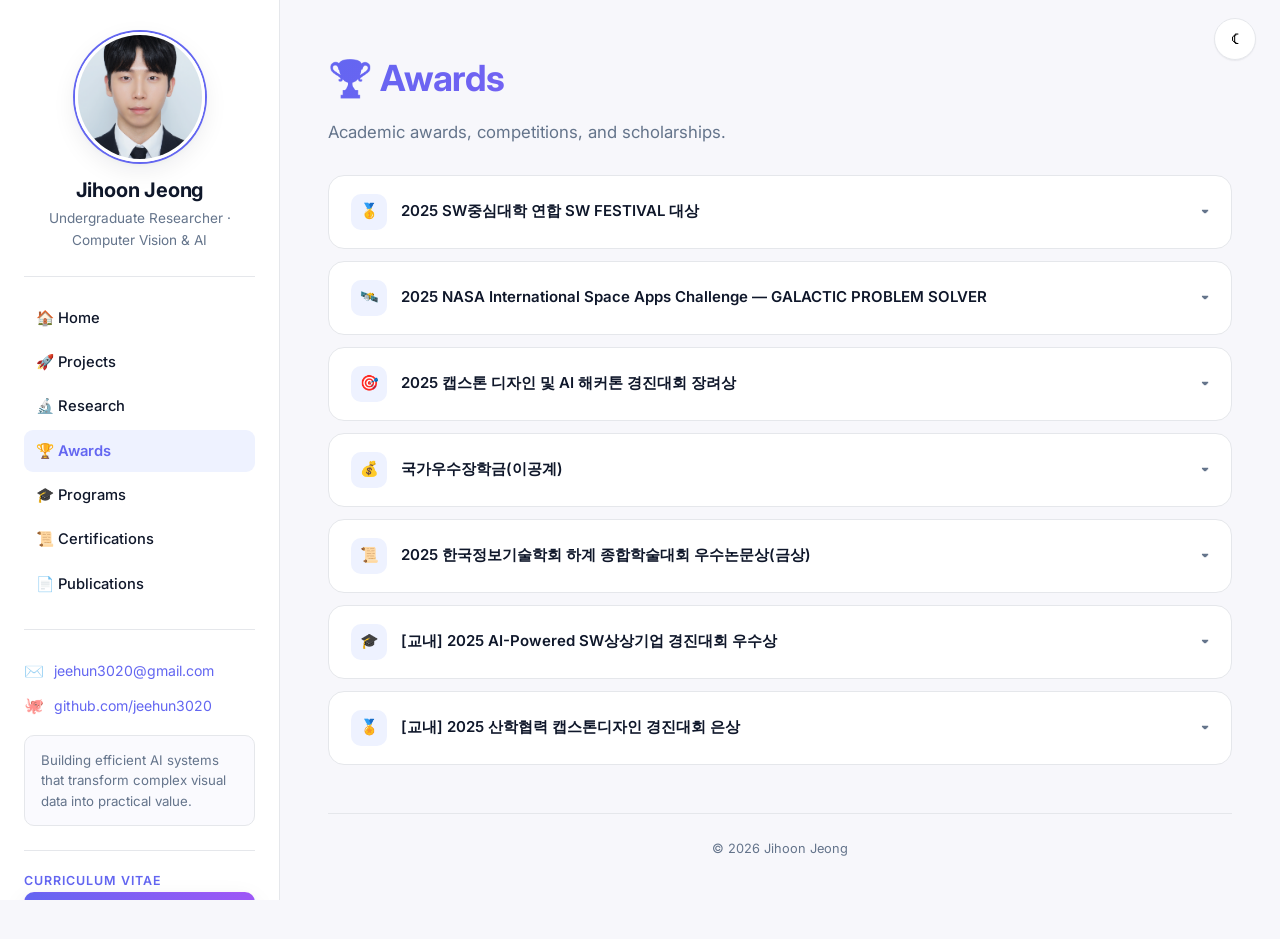
==== awards.html @ bfaa48e5 "Add Research page — experiential, no unpublished details New page (research.html) showcasing the *di" ====
<!DOCTYPE html>
<html lang="ko">
<head>
<meta charset="UTF-8" />
<meta name="viewport" content="width=device-width, initial-scale=1" />
<title>Awards — Jihoon Jeong</title>
<link rel="icon" href="assets/profile.jpg" type="image/jpeg" />
<link rel="preconnect" href="https://fonts.googleapis.com">
<link rel="preconnect" href="https://fonts.gstatic.com" crossorigin>
<link href="https://fonts.googleapis.com/css2?family=Inter:wght@400;500;600;700&display=swap" rel="stylesheet">
<link rel="stylesheet" href="css/styles.css?v=3" />
<style>
  /* Awards-specific accordion */
  .award {
    background: var(--surface);
    border: 1px solid var(--border);
    border-radius: var(--radius);
    margin-bottom: 12px;
    overflow: hidden;
    transition: border-color 0.18s ease, box-shadow 0.18s ease;
  }
  .award:hover {
    border-color: color-mix(in srgb, var(--accent) 30%, var(--border));
    box-shadow: var(--shadow-sm);
  }
  .award summary {
    list-style: none;
    cursor: pointer;
    padding: 18px 22px;
    display: flex;
    align-items: center;
    gap: 14px;
    font-weight: 600;
  }
  .award summary::-webkit-details-marker { display: none; }
  .award summary::after {
    content: "▾";
    margin-left: auto;
    color: var(--text-muted);
    transition: transform 0.2s ease;
  }
  .award[open] summary::after { transform: rotate(180deg); }
  .award .body {
    padding: 0 22px 22px;
  }
  .award .meta {
    color: var(--text-muted);
    font-size: 0.9rem;
    margin: 0 0 12px;
  }
  .award .body img {
    border-radius: var(--radius-sm);
    border: 1px solid var(--border);
    cursor: zoom-in;
    margin-top: 8px;
  }
  .award-icon {
    width: 36px;
    height: 36px;
    display: inline-flex;
    align-items: center;
    justify-content: center;
    border-radius: 10px;
    background: var(--accent-soft);
    color: var(--accent);
    flex-shrink: 0;
  }
</style>
</head>
<body>

<button class="menu-btn" aria-label="Toggle menu">☰</button>
<button class="theme-toggle" aria-label="Toggle theme">☾</button>

<div class="layout">
  <aside class="sidebar">
    <div class="sidebar-profile">
      <img class="profile-img" src="assets/profile.jpg" alt="Jihoon Jeong" />
      <h2 class="profile-name">Jihoon Jeong</h2>
      <p class="profile-role">Undergraduate Researcher · Computer Vision &amp; AI</p>
    </div>
    <nav class="sidebar-section">
      <ul class="sidebar-nav">
        <li><a href="index.html">🏠 Home</a></li>
        <li><a href="projects.html">🚀 Projects</a></li>
        <li><a href="research.html">🔬 Research</a></li>
        <li><a href="awards.html">🏆 Awards</a></li>
        <li><a href="programs.html">🎓 Programs</a></li>
        <li><a href="certifications.html">📜 Certifications</a></li>
        <li><a href="publications.html">📄 Publications</a></li>
      </ul>
    </nav>
    <div class="sidebar-section">
      <div class="contact-item"><span class="icon">✉️</span> <a href="mailto:jeehun3020@gmail.com">jeehun3020@gmail.com</a></div>
      <div class="contact-item"><span class="icon">🐙</span> <a href="https://github.com/jeehun3020" target="_blank" rel="noopener">github.com/jeehun3020</a></div>
      <div class="sidebar-info">Building efficient AI systems that transform complex visual data into practical value.</div>
    </div>
    <div class="sidebar-section">
      <div class="skill-label" style="margin-top:0;">Curriculum Vitae</div>
      <div class="btn-row">
        <a class="btn btn-primary btn-block" href="assets/Jihoon_Jeong_CV.pdf" download>📄 Download CV</a>
      </div>
    </div>
  </aside>

  <main class="main">
    <div class="container">
      <header class="page-header reveal">
        <h1>🏆 Awards</h1>
        <p class="subtitle">Academic awards, competitions, and scholarships.</p>
      </header>

      <details class="award reveal">
        <summary><span class="award-icon">🥇</span> 2025 SW중심대학 연합 SW FESTIVAL 대상</summary>
        <div class="body">
          <p class="meta"><b>SW중심대학연합, Korea</b> · Nov. 2025</p>
          <img src="assets/awards/sw_festival_2025.jpg" alt="SW Festival 2025" />
        </div>
      </details>

      <details class="award reveal">
        <summary><span class="award-icon">🛰️</span> 2025 NASA International Space Apps Challenge — GALACTIC PROBLEM SOLVER</summary>
        <div class="body">
          <p class="meta"><b>NASA, Korea</b> · Oct. 2025</p>
          <img src="assets/awards/nasa_space_apps_2025.png" alt="NASA Space Apps 2025" />
        </div>
      </details>

      <details class="award reveal">
        <summary><span class="award-icon">🎯</span> 2025 캡스톤 디자인 및 AI 해커톤 경진대회 장려상</summary>
        <div class="body">
          <p class="meta"><b>Korea Association of Computer Education, Korea</b> · Oct. 2025</p>
          <img src="assets/awards/capstone_ai_hackathon_2025.png" alt="Capstone AI Hackathon 2025" />
        </div>
      </details>

      <details class="award reveal">
        <summary><span class="award-icon">💰</span> 국가우수장학금(이공계)</summary>
        <div class="body">
          <p class="meta"><b>Ministry of Science and ICT (MSIT), Korea Scholarship Foundation</b> · Oct. 2025</p>
          <p><i>Full tuition scholarship for junior and senior years</i></p>
          <img src="assets/awards/scholarship_msit.jpg" alt="MSIT Scholarship" />
        </div>
      </details>

      <details class="award reveal">
        <summary><span class="award-icon">📜</span> 2025 한국정보기술학회 하계 종합학술대회 우수논문상(금상)</summary>
        <div class="body">
          <p class="meta"><b>Korea Institute of Information Technology, Korea</b> · Jun. 2025</p>
          <img src="assets/awards/kiit_best_paper_2025.png" alt="KIIT Best Paper 2025" />
        </div>
      </details>

      <details class="award reveal">
        <summary><span class="award-icon">🎓</span> [교내] 2025 AI-Powered SW상상기업 경진대회 우수상</summary>
        <div class="body">
          <p class="meta"><b>Kyonggi University</b> · Oct. 2025</p>
          <img src="assets/awards/sw_startup_award_2025.png" alt="SW Startup Award 2025" />
        </div>
      </details>

      <details class="award reveal">
        <summary><span class="award-icon">🏅</span> [교내] 2025 산학협력 캡스톤디자인 경진대회 은상</summary>
        <div class="body">
          <p class="meta"><b>Kyonggi University</b> · Jul. 2025</p>
          <img src="assets/awards/capstone_industry_2025.png" alt="Capstone Industry 2025" />
        </div>
      </details>

      <footer class="footer">© 2026 Jihoon Jeong</footer>
    </div>
  </main>
</div>

<script src="js/main.js?v=3"></script>
<script>
  // make award images zoomable
  document.querySelectorAll('.award .body img').forEach(img => img.dataset.zoom = 'true');
</script>
</body>
</html>
---- css/styles.css ----
/* ==============================
   Design Tokens
   ============================== */
:root {
  --accent: #6366f1;
  --accent-2: #a855f7;
  --accent-soft: #eef2ff;
  --bg: #f7f7fb;
  --surface: #ffffff;
  --surface-2: #fafafe;
  --border: #e5e7eb;
  --text: #0f172a;
  --text-muted: #64748b;
  --tag-bg: #eef2ff;
  --tag-text: #3730a3;
  --shadow-sm: 0 1px 2px rgba(15, 23, 42, 0.04), 0 1px 1px rgba(15, 23, 42, 0.03);
  --shadow-md: 0 8px 24px rgba(15, 23, 42, 0.08), 0 2px 6px rgba(15, 23, 42, 0.04);
  --shadow-lg: 0 24px 48px rgba(15, 23, 42, 0.12);
  --radius: 16px;
  --radius-sm: 10px;
  --sidebar-w: 280px;
  --content-max: 1100px;
}

[data-theme="dark"] {
  --accent: #818cf8;
  --accent-2: #c084fc;
  --accent-soft: #1e1b4b;
  --bg: #0b0d12;
  --surface: #131720;
  --surface-2: #181d27;
  --border: #2a3142;
  --text: #e6e9ef;
  --text-muted: #94a3b8;
  --tag-bg: #312e81;
  --tag-text: #c7d2fe;
  --shadow-sm: 0 1px 2px rgba(0, 0, 0, 0.3);
  --shadow-md: 0 8px 24px rgba(0, 0, 0, 0.4), 0 2px 6px rgba(0, 0, 0, 0.2);
  --shadow-lg: 0 24px 48px rgba(0, 0, 0, 0.5);
}

@media (prefers-color-scheme: dark) {
  :root:not([data-theme="light"]) {
    --accent: #818cf8;
    --accent-2: #c084fc;
    --accent-soft: #1e1b4b;
    --bg: #0b0d12;
    --surface: #131720;
    --surface-2: #181d27;
    --border: #2a3142;
    --text: #e6e9ef;
    --text-muted: #94a3b8;
    --tag-bg: #312e81;
    --tag-text: #c7d2fe;
    --shadow-sm: 0 1px 2px rgba(0, 0, 0, 0.3);
    --shadow-md: 0 8px 24px rgba(0, 0, 0, 0.4), 0 2px 6px rgba(0, 0, 0, 0.2);
    --shadow-lg: 0 24px 48px rgba(0, 0, 0, 0.5);
  }
}

/* ==============================
   Reset & Base
   ============================== */
*, *::before, *::after { box-sizing: border-box; }

html { scroll-behavior: smooth; }

body {
  margin: 0;
  font-family: 'Inter', -apple-system, BlinkMacSystemFont, 'Segoe UI', 'Pretendard',
               'Apple SD Gothic Neo', sans-serif;
  font-size: 15px;
  line-height: 1.65;
  color: var(--text);
  background: var(--bg);
  -webkit-font-smoothing: antialiased;
  text-rendering: optimizeLegibility;
}

a { color: var(--accent); text-decoration: none; transition: color 0.15s ease; }
a:hover { color: var(--accent-2); }

h1, h2, h3, h4 {
  margin: 0 0 0.5em;
  font-weight: 700;
  letter-spacing: -0.01em;
  line-height: 1.25;
}
h1 { font-size: 2rem; }
h2 { font-size: 1.5rem; }
h3 { font-size: 1.15rem; }

p { margin: 0 0 1em; }

img { max-width: 100%; height: auto; display: block; }

::selection { background: var(--accent); color: white; }

/* ==============================
   Layout
   ============================== */
.layout {
  display: flex;
  min-height: 100vh;
}

.sidebar {
  position: fixed;
  inset: 0 auto 0 0;
  width: var(--sidebar-w);
  padding: 32px 24px;
  background: var(--surface);
  border-right: 1px solid var(--border);
  overflow-y: auto;
  z-index: 50;
  transition: transform 0.25s ease;
}

.main {
  margin-left: var(--sidebar-w);
  flex: 1;
  padding: 56px 48px 80px;
  width: calc(100% - var(--sidebar-w));
}

.container {
  max-width: var(--content-max);
  margin: 0 auto;
}

/* ==============================
   Sidebar
   ============================== */
.sidebar-profile {
  text-align: center;
  margin-bottom: 24px;
}

.profile-img {
  width: 130px;
  height: 130px;
  border-radius: 50%;
  margin: 0 auto 16px;
  object-fit: cover;
  border: 3px solid var(--surface);
  box-shadow: 0 0 0 2px var(--accent), var(--shadow-md);
}

.profile-name {
  font-size: 1.25rem;
  font-weight: 700;
  margin: 0 0 4px;
}

.profile-role {
  font-size: 0.85rem;
  color: var(--text-muted);
  margin: 0;
}

.sidebar-section {
  margin-top: 24px;
  padding-top: 20px;
  border-top: 1px solid var(--border);
}

.contact-item {
  display: flex;
  align-items: center;
  gap: 10px;
  font-size: 0.88rem;
  margin: 8px 0;
  color: var(--text);
}
.contact-item .icon { font-size: 1rem; opacity: 0.7; }
.contact-item a { word-break: break-all; }

.sidebar-info {
  background: var(--surface-2);
  border: 1px solid var(--border);
  border-radius: var(--radius-sm);
  padding: 14px 16px;
  font-size: 0.83rem;
  color: var(--text-muted);
  line-height: 1.55;
  margin: 16px 0;
}

.sidebar-nav {
  list-style: none;
  padding: 0;
  margin: 0 0 16px;
  display: flex;
  flex-direction: column;
  gap: 2px;
}

.sidebar-nav a {
  display: flex;
  align-items: center;
  gap: 10px;
  padding: 9px 12px;
  border-radius: 9px;
  color: var(--text);
  font-size: 0.92rem;
  font-weight: 500;
  transition: all 0.15s ease;
}
.sidebar-nav a:hover {
  background: var(--surface-2);
  color: var(--accent);
}
.sidebar-nav a.active {
  background: var(--accent-soft);
  color: var(--accent);
  font-weight: 600;
}

.btn {
  display: inline-flex;
  align-items: center;
  justify-content: center;
  gap: 8px;
  padding: 10px 18px;
  border: 1px solid var(--border);
  border-radius: var(--radius-sm);
  background: var(--surface);
  color: var(--text);
  font-family: inherit;
  font-size: 0.9rem;
  font-weight: 500;
  cursor: pointer;
  text-decoration: none;
  transition: all 0.15s ease;
}
.btn:hover {
  border-color: var(--accent);
  color: var(--accent);
  transform: translateY(-1px);
}

.btn-primary {
  background: linear-gradient(135deg, var(--accent), var(--accent-2));
  color: white;
  border-color: transparent;
  box-shadow: var(--shadow-md);
}
.btn-primary:hover {
  color: white;
  filter: brightness(1.05);
  transform: translateY(-1px);
  box-shadow: var(--shadow-lg);
}

.btn-block { width: 100%; }

.btn-row { display: flex; gap: 8px; flex-wrap: wrap; }

/* ==============================
   Hero / Page header
   ============================== */
.page-header {
  margin-bottom: 28px;
}
.page-header h1 {
  font-size: 2.25rem;
  background: linear-gradient(135deg, var(--accent), var(--accent-2));
  -webkit-background-clip: text;
  -webkit-text-fill-color: transparent;
  background-clip: text;
}
.page-header .subtitle {
  color: var(--text-muted);
  font-size: 1.05rem;
}

.hero {
  position: relative;
  padding: 36px 32px;
  border-radius: var(--radius);
  background:
    radial-gradient(120% 100% at 0% 0%, var(--accent-soft), transparent 60%),
    radial-gradient(80% 80% at 100% 100%, color-mix(in srgb, var(--accent-2) 18%, transparent), transparent 60%),
    var(--surface);
  border: 1px solid var(--border);
  margin-bottom: 28px;
  overflow: hidden;
}
.hero::after {
  content: "";
  position: absolute;
  inset: -2px;
  background: linear-gradient(135deg, var(--accent), var(--accent-2));
  opacity: 0.08;
  z-index: 0;
  pointer-events: none;
}
.hero > * { position: relative; z-index: 1; }
.hero .eyebrow {
  display: inline-block;
  font-size: 0.75rem;
  font-weight: 600;
  text-transform: uppercase;
  letter-spacing: 0.08em;
  color: var(--accent);
  margin-bottom: 8px;
}
.hero h2 {
  font-size: 1.6rem;
  margin: 0 0 6px;
}
.hero p { margin: 0; color: var(--text-muted); }

/* ==============================
   Cards
   ============================== */
.card {
  background: var(--surface);
  border: 1px solid var(--border);
  border-radius: var(--radius);
  padding: 22px;
  transition: transform 0.18s ease, box-shadow 0.18s ease, border-color 0.18s ease;
  box-shadow: var(--shadow-sm);
}
.card:hover {
  transform: translateY(-3px);
  box-shadow: var(--shadow-md);
  border-color: color-mix(in srgb, var(--accent) 30%, var(--border));
}

.card h3 {
  margin-top: 0;
  display: flex;
  align-items: center;
  gap: 8px;
}
.card .meta {
  color: var(--text-muted);
  font-size: 0.88rem;
  margin-bottom: 12px;
}
.card .body { color: var(--text); }

.card-grid {
  display: grid;
  grid-template-columns: repeat(auto-fit, minmax(280px, 1fr));
  gap: 18px;
}

.card-clickable {
  cursor: pointer;
  position: relative;
}
.card-clickable::after {
  content: "→";
  position: absolute;
  top: 22px;
  right: 22px;
  color: var(--accent);
  opacity: 0;
  transform: translateX(-4px);
  transition: all 0.2s ease;
  font-weight: 600;
}
.card-clickable:hover::after {
  opacity: 1;
  transform: translateX(0);
}

/* Tag chips */
.tag-row {
  display: flex;
  flex-wrap: wrap;
  gap: 8px;
  margin-top: 12px;
}
.tag {
  padding: 5px 12px;
  border-radius: 999px;
  background: var(--tag-bg);
  color: var(--tag-text);
  font-size: 0.82rem;
  font-weight: 500;
  white-space: nowrap;
}

/* Section divider */
.section { margin: 40px 0; }
.section h2 {
  font-size: 1.4rem;
  margin-bottom: 18px;
  display: flex;
  align-items: center;
  gap: 8px;
}

/* Two-column inside main */
.col-2 {
  display: grid;
  grid-template-columns: repeat(auto-fit, minmax(260px, 1fr));
  gap: 22px;
}

.skill-list {
  margin: 0;
  padding: 0;
  list-style: none;
}
.skill-list li {
  margin: 4px 0;
  font-size: 0.95rem;
}
.skill-label {
  font-weight: 600;
  color: var(--accent);
  display: block;
  margin-top: 12px;
  font-size: 0.78rem;
  text-transform: uppercase;
  letter-spacing: 0.08em;
}

/* ==============================
   Footer
   ============================== */
.footer {
  margin-top: 48px;
  padding-top: 24px;
  border-top: 1px solid var(--border);
  text-align: center;
  font-size: 0.8rem;
  color: var(--text-muted);
}

/* ==============================
   Modal
   ============================== */
.modal-backdrop {
  position: fixed;
  inset: 0;
  background: rgba(15, 23, 42, 0.55);
  backdrop-filter: blur(6px);
  -webkit-backdrop-filter: blur(6px);
  display: none;
  align-items: flex-start;
  justify-content: center;
  z-index: 100;
  padding: 60px 16px;
  overflow-y: auto;
  animation: fadeIn 0.18s ease;
}
.modal-backdrop.open { display: flex; }

.modal {
  background: var(--surface);
  border: 1px solid var(--border);
  border-radius: 20px;
  width: 100%;
  max-width: 880px;
  padding: 36px;
  box-shadow: var(--shadow-lg);
  animation: slideUp 0.22s ease;
  position: relative;
}

.modal-close {
  position: absolute;
  top: 16px;
  right: 16px;
  width: 36px;
  height: 36px;
  border-radius: 50%;
  border: 1px solid var(--border);
  background: var(--surface);
  color: var(--text);
  cursor: pointer;
  font-size: 1.05rem;
  line-height: 1;
  display: flex;
  align-items: center;
  justify-content: center;
  transition: all 0.15s ease;
}
.modal-close:hover {
  border-color: var(--accent);
  color: var(--accent);
  transform: rotate(90deg);
}

.modal h2 {
  margin-top: 0;
  font-size: 1.5rem;
  padding-right: 40px;
}

.modal .gallery {
  display: grid;
  grid-template-columns: repeat(auto-fit, minmax(220px, 1fr));
  gap: 12px;
  margin: 18px 0;
}
.modal .gallery img {
  width: 100%;
  height: 100%;
  object-fit: cover;
  aspect-ratio: 4 / 3;
  border-radius: var(--radius-sm);
  border: 1px solid var(--border);
  cursor: zoom-in;
  transition: transform 0.18s ease;
}
.modal .gallery img:hover { transform: scale(1.02); }

.modal .video-wrap {
  position: relative;
  padding-bottom: 56.25%;
  height: 0;
  border-radius: var(--radius-sm);
  overflow: hidden;
  margin: 18px 0;
  border: 1px solid var(--border);
}
.modal .video-wrap iframe {
  position: absolute;
  inset: 0;
  width: 100%;
  height: 100%;
  border: 0;
}

.modal .meta-line {
  display: flex;
  gap: 16px;
  flex-wrap: wrap;
  color: var(--text-muted);
  font-size: 0.92rem;
  margin-top: 14px;
}

@keyframes fadeIn { from { opacity: 0; } to { opacity: 1; } }
@keyframes slideUp {
  from { opacity: 0; transform: translateY(12px); }
  to   { opacity: 1; transform: translateY(0); }
}

/* Lightbox */
.lightbox {
  position: fixed;
  inset: 0;
  background: rgba(0, 0, 0, 0.92);
  display: none;
  align-items: center;
  justify-content: center;
  z-index: 200;
  padding: 24px;
  cursor: zoom-out;
}
.lightbox.open { display: flex; }
.lightbox img {
  max-width: 96vw;
  max-height: 92vh;
  border-radius: 8px;
  box-shadow: var(--shadow-lg);
}

/* ==============================
   Theme toggle
   ============================== */
.theme-toggle {
  position: fixed;
  top: 18px;
  right: 24px;
  width: 42px;
  height: 42px;
  border-radius: 50%;
  border: 1px solid var(--border);
  background: var(--surface);
  cursor: pointer;
  font-size: 1.05rem;
  display: flex;
  align-items: center;
  justify-content: center;
  transition: all 0.18s ease;
  z-index: 60;
  box-shadow: var(--shadow-sm);
}
.theme-toggle:hover {
  border-color: var(--accent);
  color: var(--accent);
  transform: rotate(15deg);
}

/* Mobile menu button */
.menu-btn {
  display: none;
  position: fixed;
  top: 18px;
  left: 18px;
  width: 42px;
  height: 42px;
  border-radius: 10px;
  border: 1px solid var(--border);
  background: var(--surface);
  cursor: pointer;
  z-index: 60;
  font-size: 1.2rem;
  align-items: center;
  justify-content: center;
}

/* ==============================
   Responsive
   ============================== */
@media (max-width: 960px) {
  :root { --sidebar-w: 260px; }
  .main { padding: 56px 32px 80px; }
}

@media (max-width: 768px) {
  .menu-btn { display: flex; }
  .sidebar {
    transform: translateX(-100%);
    box-shadow: var(--shadow-lg);
  }
  .sidebar.open { transform: translateX(0); }
  .main {
    margin-left: 0;
    width: 100%;
    padding: 72px 20px 60px;
  }
  .hero { padding: 28px 22px; }
  .modal { padding: 28px 22px; }
  .page-header h1 { font-size: 1.75rem; }
}

/* Reveal-on-scroll */
.reveal {
  opacity: 0;
  transform: translateY(16px);
  transition: opacity 0.6s ease, transform 0.6s ease;
}
.reveal.in {
  opacity: 1;
  transform: translateY(0);
}

/* ==============================
   Interactive Hero (Home only)
   ============================== */
.hero-xl {
  position: relative;
  border-radius: 24px;
  padding: 80px 56px 72px;
  min-height: 460px;
  overflow: hidden;
  background: var(--surface);
  border: 1px solid var(--border);
  isolation: isolate;
}

/* Floating gradient orbs */
.hero-xl::before,
.hero-xl::after {
  content: "";
  position: absolute;
  width: 420px;
  height: 420px;
  border-radius: 50%;
  filter: blur(80px);
  opacity: 0.55;
  z-index: -1;
  pointer-events: none;
  animation: orbFloat 12s ease-in-out infinite;
}
.hero-xl::before {
  background: radial-gradient(circle, var(--accent) 0%, transparent 65%);
  top: -120px;
  left: -80px;
}
.hero-xl::after {
  background: radial-gradient(circle, var(--accent-2) 0%, transparent 65%);
  bottom: -140px;
  right: -100px;
  animation-delay: -6s;
}
[data-theme="dark"] .hero-xl::before,
[data-theme="dark"] .hero-xl::after {
  opacity: 0.45;
}

@keyframes orbFloat {
  0%, 100% { transform: translate(0, 0) scale(1); }
  33%      { transform: translate(40px, -30px) scale(1.06); }
  66%      { transform: translate(-30px, 24px) scale(0.96); }
}

/* Mouse-tracking spotlight */
.hero-xl .spotlight {
  position: absolute;
  inset: 0;
  pointer-events: none;
  z-index: -1;
  background: radial-gradient(
    420px circle at var(--mx, 50%) var(--my, 30%),
    color-mix(in srgb, var(--accent) 24%, transparent),
    transparent 60%
  );
  transition: opacity 0.3s ease;
  opacity: 0;
}
.hero-xl:hover .spotlight { opacity: 1; }

.hero-eyebrow {
  display: inline-flex;
  align-items: center;
  gap: 8px;
  font-size: 0.78rem;
  font-weight: 600;
  text-transform: uppercase;
  letter-spacing: 0.12em;
  color: var(--accent);
  margin-bottom: 18px;
  padding: 6px 14px;
  background: var(--accent-soft);
  border-radius: 999px;
}
.hero-eyebrow .pulse {
  width: 8px;
  height: 8px;
  border-radius: 50%;
  background: var(--accent);
  position: relative;
}
.hero-eyebrow .pulse::after {
  content: "";
  position: absolute;
  inset: 0;
  border-radius: 50%;
  background: inherit;
  animation: pulseRing 2s ease-out infinite;
}
@keyframes pulseRing {
  0%   { transform: scale(1); opacity: 0.7; }
  100% { transform: scale(3); opacity: 0; }
}

.hero-name {
  font-size: clamp(2.4rem, 5vw, 3.8rem);
  font-weight: 800;
  margin: 0 0 12px;
  line-height: 1.05;
  letter-spacing: -0.02em;
}
.hero-name .grad {
  background: linear-gradient(135deg, var(--accent), var(--accent-2));
  -webkit-background-clip: text;
  -webkit-text-fill-color: transparent;
  background-clip: text;
}

.hero-roles {
  font-size: clamp(1.15rem, 2vw, 1.5rem);
  color: var(--text-muted);
  margin: 0 0 18px;
  min-height: 1.6em;
  font-weight: 500;
}
.hero-roles .typed {
  color: var(--text);
  font-weight: 600;
  border-right: 2px solid var(--accent);
  padding-right: 2px;
  animation: caret 1s step-end infinite;
}
@keyframes caret {
  50% { border-color: transparent; }
}

.hero-bio {
  max-width: 640px;
  font-size: 1.02rem;
  color: var(--text-muted);
  margin: 0 0 28px;
  line-height: 1.7;
}

.hero-cta {
  display: flex;
  gap: 12px;
  flex-wrap: wrap;
}

.scroll-hint {
  position: absolute;
  bottom: 22px;
  left: 50%;
  transform: translateX(-50%);
  display: flex;
  flex-direction: column;
  align-items: center;
  gap: 6px;
  color: var(--text-muted);
  font-size: 0.78rem;
  letter-spacing: 0.08em;
  text-transform: uppercase;
  opacity: 0.7;
}
.scroll-hint .arrow {
  width: 1px;
  height: 28px;
  background: linear-gradient(to bottom, var(--accent), transparent);
  position: relative;
  animation: scrollDown 1.6s ease-in-out infinite;
}
@keyframes scrollDown {
  0%   { transform: translateY(-6px); opacity: 0; }
  40%  { opacity: 1; }
  100% { transform: translateY(8px); opacity: 0; }
}

/* ==============================
   Stats / counters
   ============================== */
.stats {
  display: grid;
  grid-template-columns: repeat(auto-fit, minmax(160px, 1fr));
  gap: 16px;
  margin-top: 24px;
}
.stat {
  background: var(--surface);
  border: 1px solid var(--border);
  border-radius: var(--radius);
  padding: 22px;
  text-align: center;
  transition: transform 0.18s ease, border-color 0.18s ease;
}
.stat:hover {
  transform: translateY(-2px);
  border-color: color-mix(in srgb, var(--accent) 40%, var(--border));
}
.stat-value {
  font-size: 2rem;
  font-weight: 800;
  background: linear-gradient(135deg, var(--accent), var(--accent-2));
  -webkit-background-clip: text;
  -webkit-text-fill-color: transparent;
  background-clip: text;
  letter-spacing: -0.02em;
  line-height: 1.1;
}
.stat-label {
  font-size: 0.82rem;
  color: var(--text-muted);
  margin-top: 6px;
  font-weight: 500;
  text-transform: uppercase;
  letter-spacing: 0.06em;
}

/* ==============================
   Tilt cards
   ============================== */
.tilt {
  transition: transform 0.18s ease, box-shadow 0.18s ease;
  transform-style: preserve-3d;
  will-change: transform;
}

/* ==============================
   Skill chips with shimmer hover
   ============================== */
.tag.shimmer {
  position: relative;
  overflow: hidden;
  transition: transform 0.18s ease;
}
.tag.shimmer:hover { transform: translateY(-2px); }
.tag.shimmer::after {
  content: "";
  position: absolute;
  inset: 0;
  background: linear-gradient(
    100deg,
    transparent 30%,
    rgba(255, 255, 255, 0.55) 50%,
    transparent 70%
  );
  transform: translateX(-120%);
  transition: transform 0.7s ease;
}
.tag.shimmer:hover::after { transform: translateX(120%); }
[data-theme="dark"] .tag.shimmer::after {
  background: linear-gradient(
    100deg,
    transparent 30%,
    rgba(255, 255, 255, 0.12) 50%,
    transparent 70%
  );
}

@media (max-width: 768px) {
  .hero-xl { padding: 56px 28px 56px; min-height: 380px; }
  .scroll-hint { display: none; }
}

/* ==============================
   Scroll progress bar (all pages)
   ============================== */
.scroll-progress {
  position: fixed;
  top: 0; left: 0;
  height: 3px;
  width: 0;
  background: linear-gradient(90deg, var(--accent), var(--accent-2));
  z-index: 200;
  pointer-events: none;
  transition: width 0.08s linear;
  box-shadow: 0 0 12px rgba(99, 102, 241, 0.55);
  border-bottom-right-radius: 2px;
}

/* ==============================
   Hero name — flowing gradient
   ============================== */
.hero-name .grad {
  background: linear-gradient(
    90deg,
    var(--accent) 0%,
    var(--accent-2) 25%,
    #f472b6 50%,
    var(--accent-2) 75%,
    var(--accent) 100%
  );
  background-size: 200% auto;
  -webkit-background-clip: text;
  background-clip: text;
  -webkit-text-fill-color: transparent;
  animation: nameGradient 6s linear infinite;
}
@keyframes nameGradient {
  0%   { background-position: 0% 50%; }
  100% { background-position: 200% 50%; }
}

/* ==============================
   Magnetic buttons
   ============================== */
[data-magnetic] {
  transition: transform 0.18s cubic-bezier(0.2, 0.7, 0.2, 1.2),
              box-shadow 0.18s ease,
              border-color 0.18s ease,
              color 0.18s ease;
  will-change: transform;
}

/* ==============================
   Sidebar profile pulse aura
   ============================== */
.profile-img {
  animation: avatarPulse 3.4s ease-in-out infinite;
}
@keyframes avatarPulse {
  0%, 100% {
    box-shadow:
      0 0 0 2px var(--accent),
      0 0 0 0 rgba(99, 102, 241, 0.55),
      var(--shadow-md);
  }
  50% {
    box-shadow:
      0 0 0 2px var(--accent),
      0 0 0 14px rgba(99, 102, 241, 0),
      var(--shadow-md);
  }
}
[data-theme="dark"] .profile-img,
@media (prefers-color-scheme: dark) {
  .profile-img {
    animation-name: avatarPulseDark;
  }
}
@keyframes avatarPulseDark {
  0%, 100% {
    box-shadow:
      0 0 0 2px var(--accent),
      0 0 0 0 rgba(168, 85, 247, 0.55),
      var(--shadow-md);
  }
  50% {
    box-shadow:
      0 0 0 2px var(--accent),
      0 0 0 14px rgba(168, 85, 247, 0),
      var(--shadow-md);
  }
}

/* ==============================
   Stagger reveal delays
   (applied via inline style by JS;
    these are baseline only)
   ============================== */
.reveal[data-delay="1"] { transition-delay: 60ms; }
.reveal[data-delay="2"] { transition-delay: 120ms; }
.reveal[data-delay="3"] { transition-delay: 180ms; }
.reveal[data-delay="4"] { transition-delay: 240ms; }
.reveal[data-delay="5"] { transition-delay: 300ms; }
.reveal[data-delay="6"] { transition-delay: 360ms; }

/* ==============================
   Card glow on hover (subtle enhancement)
   ============================== */
.card:hover {
  box-shadow:
    0 12px 28px rgba(99, 102, 241, 0.14),
    0 4px 8px rgba(99, 102, 241, 0.08),
    0 0 0 1px color-mix(in srgb, var(--accent) 32%, transparent);
}

/* Respect reduced-motion users */
@media (prefers-reduced-motion: reduce) {
  .hero-name .grad,
  .profile-img,
  .hero-xl::before,
  .hero-xl::after,
  .hero-eyebrow .pulse::after,
  .scroll-progress {
    animation: none !important;
    transition: none !important;
  }
  [data-magnetic] { transform: none !important; }
}
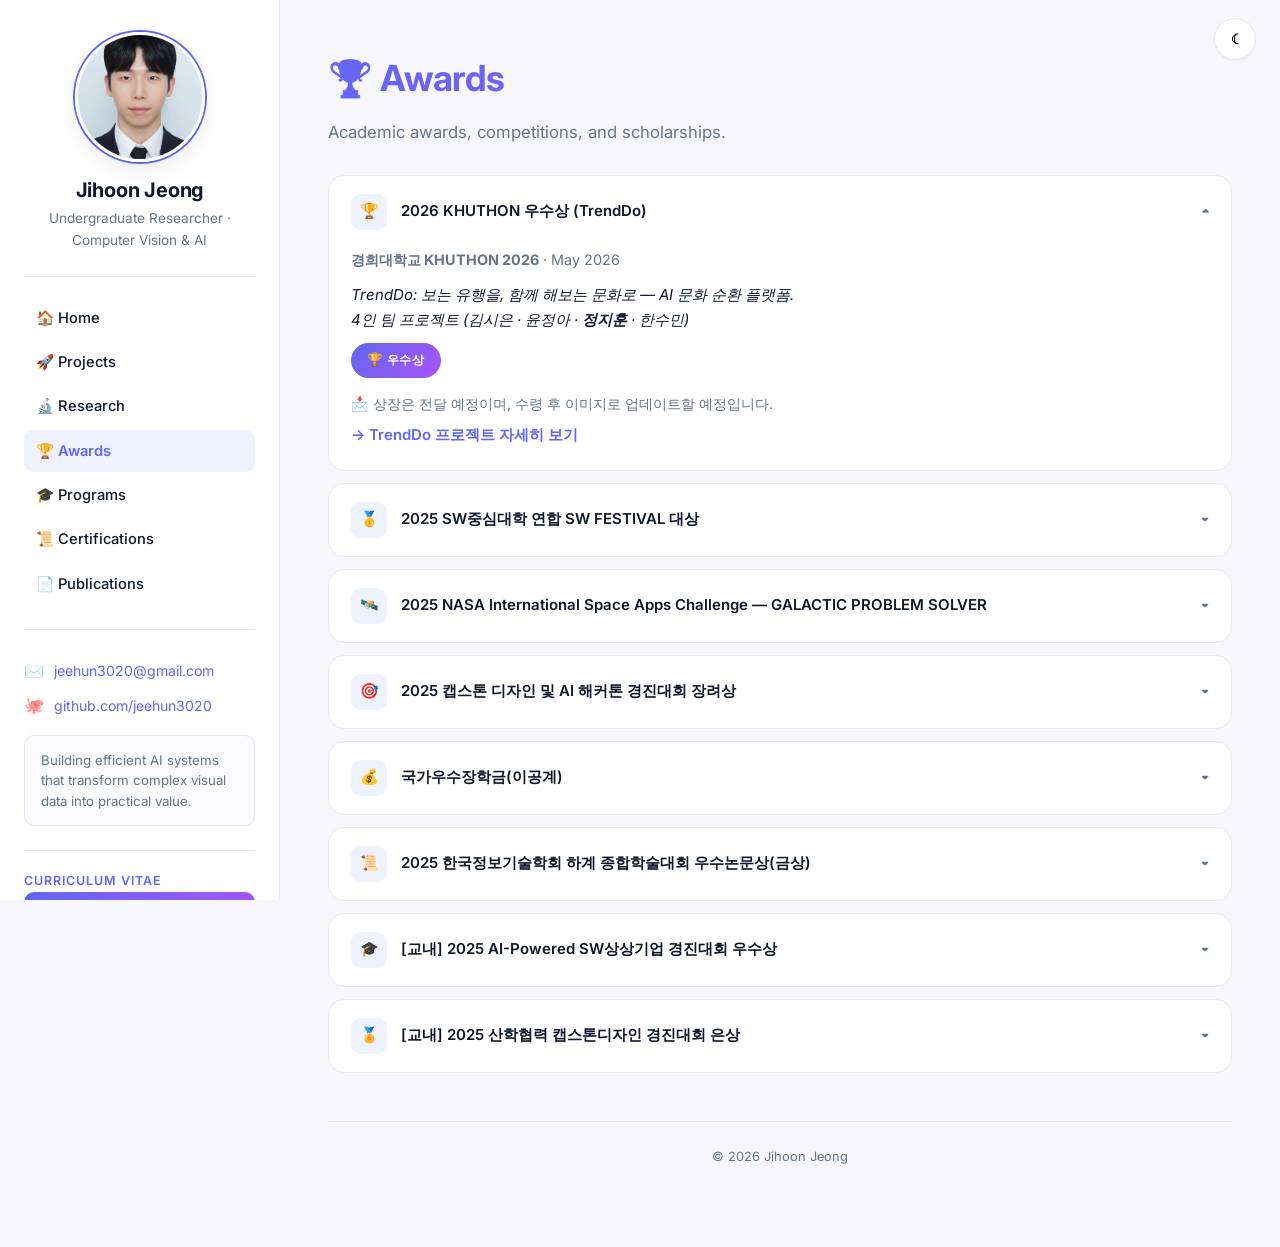
==== commit c419641d: "Add KHUTHON 2026 우수상 (TrendDo) to Awards New top entry (open by default since it's the most recent)." ====
--- a/awards.html
+++ b/awards.html
@@ -110,6 +110,18 @@
         <p class="subtitle">Academic awards, competitions, and scholarships.</p>
       </header>
 
+      <details class="award reveal" open>
+        <summary><span class="award-icon">🏆</span> 2026 KHUTHON 우수상 (TrendDo)</summary>
+        <div class="body">
+          <p class="meta"><b>경희대학교 KHUTHON 2026</b> · May 2026</p>
+          <p style="margin:0 0 10px;"><i>TrendDo: 보는 유행을, 함께 해보는 문화로 — AI 문화 순환 플랫폼.<br/>
+          4인 팀 프로젝트 (김시은 · 윤정아 · <b style="color:var(--text);">정지훈</b> · 한수민)</i></p>
+          <span style="display:inline-flex; align-items:center; gap:8px; padding:7px 16px; background:linear-gradient(135deg,#6366f1,#a855f7); color:white; border-radius:999px; font-size:0.78rem; font-weight:700; letter-spacing:0.04em;">🏆 우수상</span>
+          <p style="margin:14px 0 0; color:var(--text-muted); font-size:0.88rem;">📩 상장은 전달 예정이며, 수령 후 이미지로 업데이트할 예정입니다.</p>
+          <p style="margin:8px 0 0;"><a href="projects.html" style="color:var(--accent); font-weight:600;">→ TrendDo 프로젝트 자세히 보기</a></p>
+        </div>
+      </details>
+
       <details class="award reveal">
         <summary><span class="award-icon">🥇</span> 2025 SW중심대학 연합 SW FESTIVAL 대상</summary>
         <div class="body">
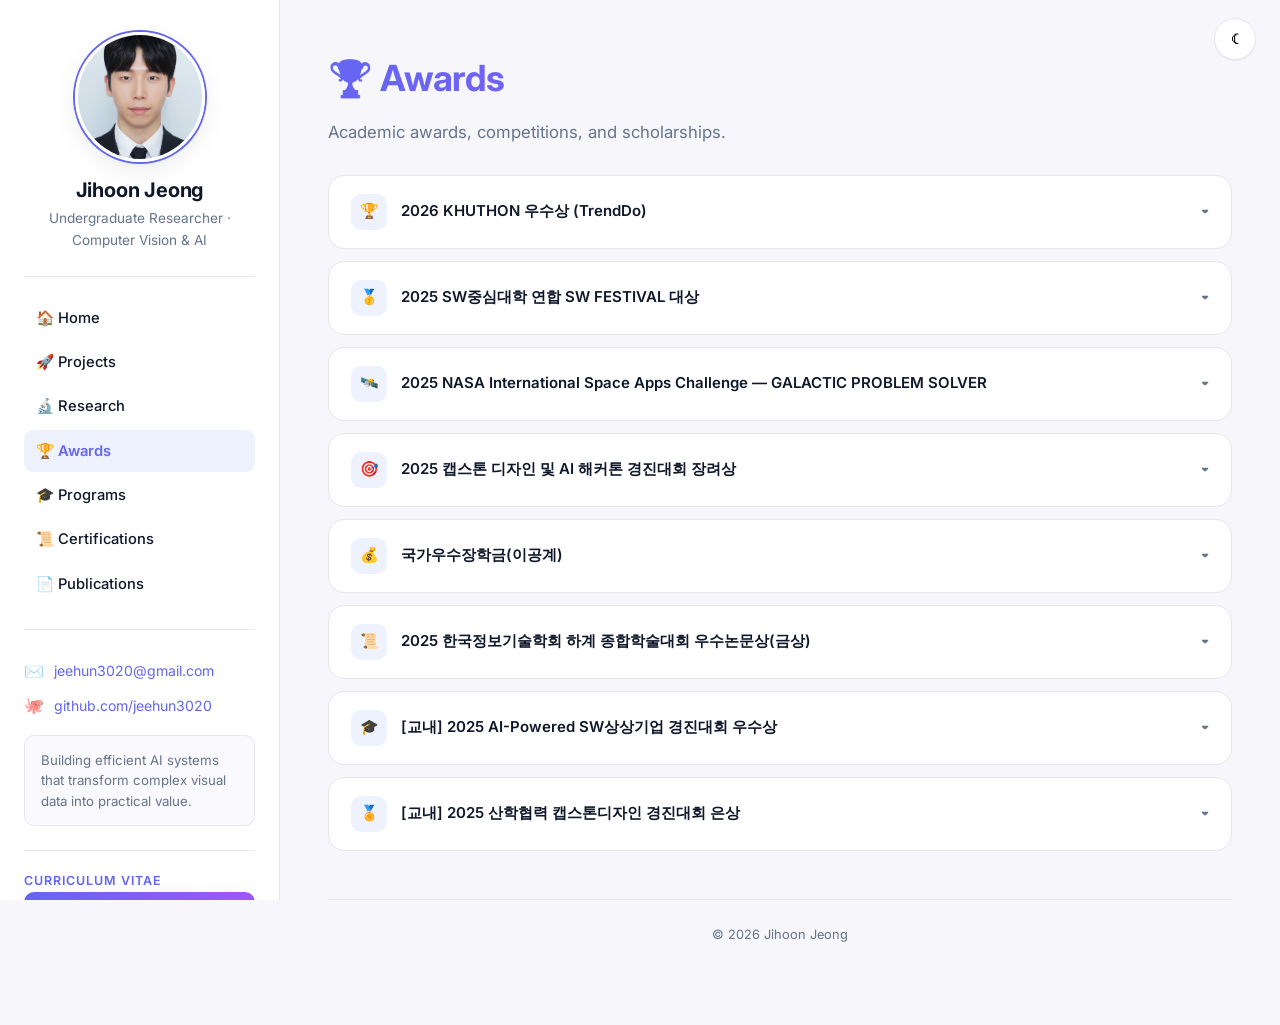
==== commit 6f48324e: "Collapse KHUTHON award entry by default Drop the `open` attribute so the new top entry matches the o" ====
--- a/awards.html
+++ b/awards.html
@@ -110,7 +110,7 @@
         <p class="subtitle">Academic awards, competitions, and scholarships.</p>
       </header>
 
-      <details class="award reveal" open>
+      <details class="award reveal">
         <summary><span class="award-icon">🏆</span> 2026 KHUTHON 우수상 (TrendDo)</summary>
         <div class="body">
           <p class="meta"><b>경희대학교 KHUTHON 2026</b> · May 2026</p>
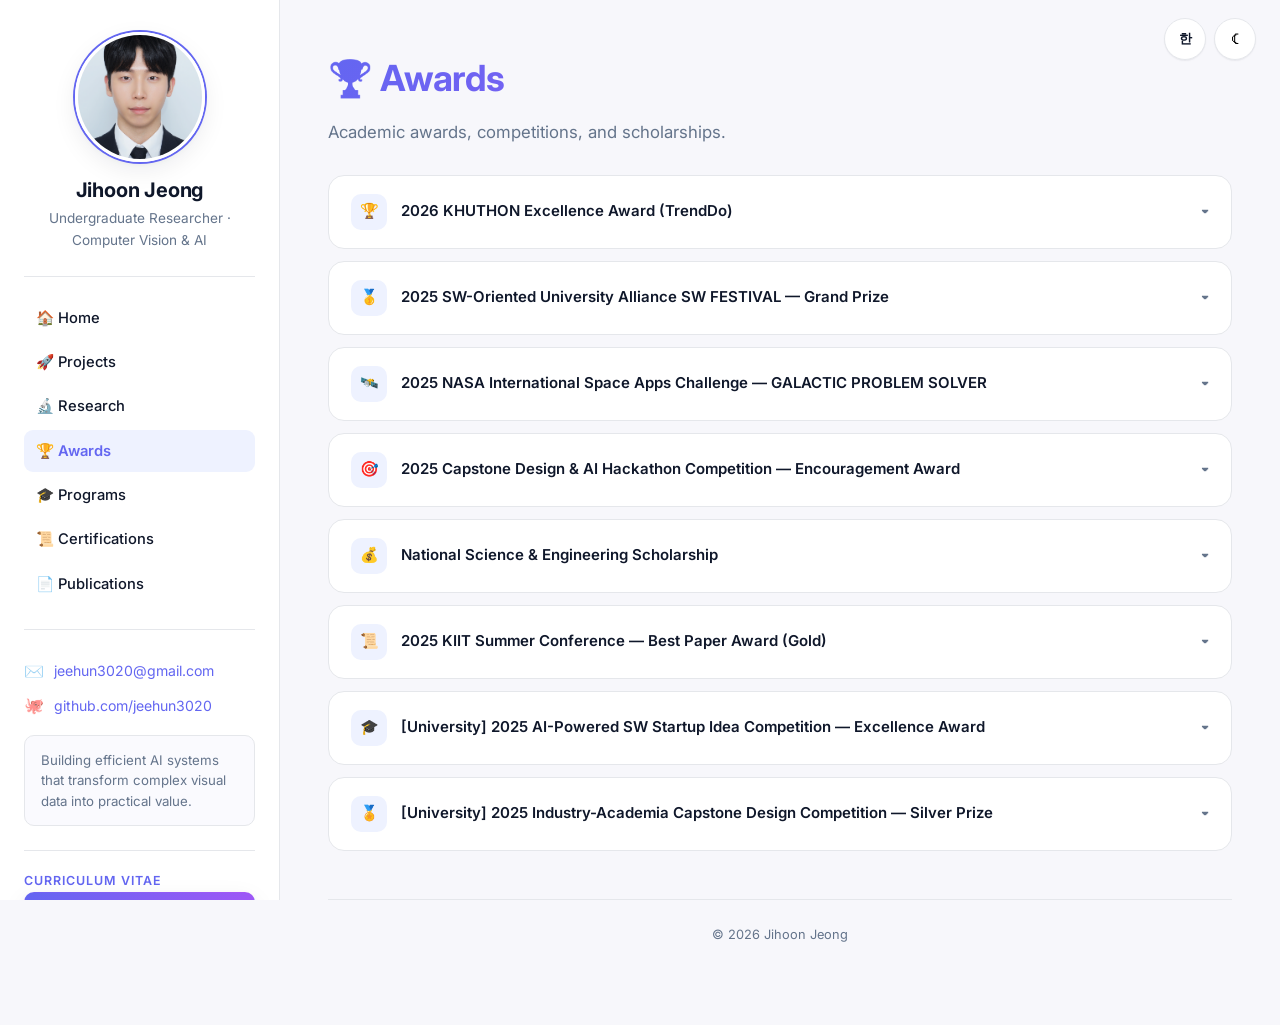
==== commit 2e815552: "Add Korean / English language toggle English lives inline in the HTML, Korean in a data-ko attribute" ====
--- a/awards.html
+++ b/awards.html
@@ -3,7 +3,7 @@
 <head>
 <meta charset="UTF-8" />
 <meta name="viewport" content="width=device-width, initial-scale=1" />
-<title>Awards — Jihoon Jeong</title>
+<title data-ko="수상 — 정지훈">Awards — Jihoon Jeong</title>
 <link rel="icon" href="assets/profile.jpg" type="image/jpeg" />
 <link rel="preconnect" href="https://fonts.googleapis.com">
 <link rel="preconnect" href="https://fonts.gstatic.com" crossorigin>
@@ -71,34 +71,35 @@
 
 <button class="menu-btn" aria-label="Toggle menu">☰</button>
 <button class="theme-toggle" aria-label="Toggle theme">☾</button>
+<button class="lang-toggle" aria-label="Switch language">한</button>
 
 <div class="layout">
   <aside class="sidebar">
     <div class="sidebar-profile">
       <img class="profile-img" src="assets/profile.jpg" alt="Jihoon Jeong" />
-      <h2 class="profile-name">Jihoon Jeong</h2>
-      <p class="profile-role">Undergraduate Researcher · Computer Vision &amp; AI</p>
+      <h2 class="profile-name" data-ko="정지훈">Jihoon Jeong</h2>
+      <p class="profile-role" data-ko="학부 연구생 · 컴퓨터 비전 &amp; AI">Undergraduate Researcher · Computer Vision &amp; AI</p>
     </div>
     <nav class="sidebar-section">
       <ul class="sidebar-nav">
-        <li><a href="index.html">🏠 Home</a></li>
-        <li><a href="projects.html">🚀 Projects</a></li>
-        <li><a href="research.html">🔬 Research</a></li>
-        <li><a href="awards.html">🏆 Awards</a></li>
-        <li><a href="programs.html">🎓 Programs</a></li>
-        <li><a href="certifications.html">📜 Certifications</a></li>
-        <li><a href="publications.html">📄 Publications</a></li>
+        <li><a href="index.html" data-ko="🏠 홈">🏠 Home</a></li>
+        <li><a href="projects.html" data-ko="🚀 프로젝트">🚀 Projects</a></li>
+        <li><a href="research.html" data-ko="🔬 연구">🔬 Research</a></li>
+        <li><a href="awards.html" data-ko="🏆 수상">🏆 Awards</a></li>
+        <li><a href="programs.html" data-ko="🎓 프로그램">🎓 Programs</a></li>
+        <li><a href="certifications.html" data-ko="📜 자격증">📜 Certifications</a></li>
+        <li><a href="publications.html" data-ko="📄 논문">📄 Publications</a></li>
       </ul>
     </nav>
     <div class="sidebar-section">
       <div class="contact-item"><span class="icon">✉️</span> <a href="mailto:jeehun3020@gmail.com">jeehun3020@gmail.com</a></div>
       <div class="contact-item"><span class="icon">🐙</span> <a href="https://github.com/jeehun3020" target="_blank" rel="noopener">github.com/jeehun3020</a></div>
-      <div class="sidebar-info">Building efficient AI systems that transform complex visual data into practical value.</div>
+      <div class="sidebar-info" data-ko="복잡한 시각 데이터를 실질적인 가치로 바꾸는 효율적인 AI 시스템을 만듭니다.">Building efficient AI systems that transform complex visual data into practical value.</div>
     </div>
     <div class="sidebar-section">
-      <div class="skill-label" style="margin-top:0;">Curriculum Vitae</div>
+      <div class="skill-label" style="margin-top:0;" data-ko="이력서 (CV)">Curriculum Vitae</div>
       <div class="btn-row">
-        <a class="btn btn-primary btn-block" href="assets/Jihoon_Jeong_CV.pdf" download>📄 Download CV</a>
+        <a class="btn btn-primary btn-block" href="assets/Jihoon_Jeong_CV.pdf" download data-ko="📄 CV 다운로드">📄 Download CV</a>
       </div>
     </div>
   </aside>
@@ -106,26 +107,26 @@
   <main class="main">
     <div class="container">
       <header class="page-header reveal">
-        <h1>🏆 Awards</h1>
-        <p class="subtitle">Academic awards, competitions, and scholarships.</p>
+        <h1 data-ko="🏆 수상">🏆 Awards</h1>
+        <p class="subtitle" data-ko="학술 수상, 경진대회, 장학금.">Academic awards, competitions, and scholarships.</p>
       </header>
 
       <details class="award reveal">
-        <summary><span class="award-icon">🏆</span> 2026 KHUTHON 우수상 (TrendDo)</summary>
+        <summary data-ko="&lt;span class=&quot;award-icon&quot;&gt;🏆&lt;/span&gt; 2026 KHUTHON 우수상 (TrendDo)"><span class="award-icon">🏆</span> 2026 KHUTHON Excellence Award (TrendDo)</summary>
         <div class="body">
-          <p class="meta"><b>경희대학교 KHUTHON 2026</b> · May 2026</p>
-          <p style="margin:0 0 10px;"><i>TrendDo: 보는 유행을, 함께 해보는 문화로 — AI 문화 순환 플랫폼.<br/>
-          4인 팀 프로젝트 (김시은 · 윤정아 · <b style="color:var(--text);">정지훈</b> · 한수민)</i></p>
-          <span style="display:inline-flex; align-items:center; gap:8px; padding:7px 16px; background:linear-gradient(135deg,#6366f1,#a855f7); color:white; border-radius:999px; font-size:0.78rem; font-weight:700; letter-spacing:0.04em;">🏆 우수상</span>
-          <p style="margin:14px 0 0; color:var(--text-muted); font-size:0.88rem;">📩 상장은 전달 예정이며, 수령 후 이미지로 업데이트할 예정입니다.</p>
-          <p style="margin:8px 0 0;"><a href="projects.html" style="color:var(--accent); font-weight:600;">→ TrendDo 프로젝트 자세히 보기</a></p>
+          <p class="meta" data-ko="&lt;b&gt;경희대학교 KHUTHON 2026&lt;/b&gt; · 2026년 5월"><b>Kyung Hee University KHUTHON 2026</b> · May 2026</p>
+          <p style="margin:0 0 10px;" data-ko="&lt;i&gt;TrendDo: 보는 유행을, 함께 해보는 문화로 — AI 문화 순환 플랫폼.&lt;br/&gt;4인 팀 프로젝트 (김시은 · 윤정아 · &lt;b style=&quot;color:var(--text);&quot;&gt;정지훈&lt;/b&gt; · 한수민)&lt;/i&gt;"><i>TrendDo: from trends you watch to culture you live — an AI culture-circulation platform.<br/>
+          4-person team project (Sieun Kim · Jeongah Yoon · <b style="color:var(--text);">Jihoon Jeong</b> · Sumin Han)</i></p>
+          <span style="display:inline-flex; align-items:center; gap:8px; padding:7px 16px; background:linear-gradient(135deg,#6366f1,#a855f7); color:white; border-radius:999px; font-size:0.78rem; font-weight:700; letter-spacing:0.04em;" data-ko="🏆 우수상">🏆 Excellence Award</span>
+          <p style="margin:14px 0 0; color:var(--text-muted); font-size:0.88rem;" data-ko="📩 상장은 전달 예정이며, 수령 후 이미지로 업데이트할 예정입니다.">📩 The certificate is pending delivery; the image will be added once received.</p>
+          <p style="margin:8px 0 0;" data-ko="&lt;a href=&quot;projects.html&quot; style=&quot;color:var(--accent); font-weight:600;&quot;&gt;→ TrendDo 프로젝트 자세히 보기&lt;/a&gt;"><a href="projects.html" style="color:var(--accent); font-weight:600;">→ See the TrendDo project in detail</a></p>
         </div>
       </details>
 
       <details class="award reveal">
-        <summary><span class="award-icon">🥇</span> 2025 SW중심대학 연합 SW FESTIVAL 대상</summary>
+        <summary data-ko="&lt;span class=&quot;award-icon&quot;&gt;🥇&lt;/span&gt; 2025 SW중심대학 연합 SW FESTIVAL 대상"><span class="award-icon">🥇</span> 2025 SW-Oriented University Alliance SW FESTIVAL — Grand Prize</summary>
         <div class="body">
-          <p class="meta"><b>SW중심대학연합, Korea</b> · Nov. 2025</p>
+          <p class="meta" data-ko="&lt;b&gt;SW중심대학연합, 대한민국&lt;/b&gt; · 2025년 11월"><b>SW-Oriented University Alliance, Korea</b> · Nov. 2025</p>
           <img src="assets/awards/sw_festival_2025.jpg" alt="SW Festival 2025" />
         </div>
       </details>
@@ -133,57 +134,58 @@
       <details class="award reveal">
         <summary><span class="award-icon">🛰️</span> 2025 NASA International Space Apps Challenge — GALACTIC PROBLEM SOLVER</summary>
         <div class="body">
-          <p class="meta"><b>NASA, Korea</b> · Oct. 2025</p>
+          <p class="meta" data-ko="&lt;b&gt;NASA, 대한민국&lt;/b&gt; · 2025년 10월"><b>NASA, Korea</b> · Oct. 2025</p>
           <img src="assets/awards/nasa_space_apps_2025.png" alt="NASA Space Apps 2025" />
         </div>
       </details>
 
       <details class="award reveal">
-        <summary><span class="award-icon">🎯</span> 2025 캡스톤 디자인 및 AI 해커톤 경진대회 장려상</summary>
+        <summary data-ko="&lt;span class=&quot;award-icon&quot;&gt;🎯&lt;/span&gt; 2025 캡스톤 디자인 및 AI 해커톤 경진대회 장려상"><span class="award-icon">🎯</span> 2025 Capstone Design &amp; AI Hackathon Competition — Encouragement Award</summary>
         <div class="body">
-          <p class="meta"><b>Korea Association of Computer Education, Korea</b> · Oct. 2025</p>
+          <p class="meta" data-ko="&lt;b&gt;한국컴퓨터교육학회, 대한민국&lt;/b&gt; · 2025년 10월"><b>Korea Association of Computer Education, Korea</b> · Oct. 2025</p>
           <img src="assets/awards/capstone_ai_hackathon_2025.png" alt="Capstone AI Hackathon 2025" />
         </div>
       </details>
 
       <details class="award reveal">
-        <summary><span class="award-icon">💰</span> 국가우수장학금(이공계)</summary>
+        <summary data-ko="&lt;span class=&quot;award-icon&quot;&gt;💰&lt;/span&gt; 국가우수장학금(이공계)"><span class="award-icon">💰</span> National Science &amp; Engineering Scholarship</summary>
         <div class="body">
-          <p class="meta"><b>Ministry of Science and ICT (MSIT), Korea Scholarship Foundation</b> · Oct. 2025</p>
-          <p><i>Full tuition scholarship for junior and senior years</i></p>
+          <p class="meta" data-ko="&lt;b&gt;과학기술정보통신부 · 한국장학재단&lt;/b&gt; · 2025년 10월"><b>Ministry of Science and ICT (MSIT), Korea Scholarship Foundation</b> · Oct. 2025</p>
+          <p data-ko="&lt;i&gt;3·4학년 등록금 전액 지원 장학금&lt;/i&gt;"><i>Full tuition scholarship for junior and senior years</i></p>
           <img src="assets/awards/scholarship_msit.jpg" alt="MSIT Scholarship" />
         </div>
       </details>
 
       <details class="award reveal">
-        <summary><span class="award-icon">📜</span> 2025 한국정보기술학회 하계 종합학술대회 우수논문상(금상)</summary>
+        <summary data-ko="&lt;span class=&quot;award-icon&quot;&gt;📜&lt;/span&gt; 2025 한국정보기술학회 하계 종합학술대회 우수논문상(금상)"><span class="award-icon">📜</span> 2025 KIIT Summer Conference — Best Paper Award (Gold)</summary>
         <div class="body">
-          <p class="meta"><b>Korea Institute of Information Technology, Korea</b> · Jun. 2025</p>
+          <p class="meta" data-ko="&lt;b&gt;한국정보기술학회, 대한민국&lt;/b&gt; · 2025년 6월"><b>Korea Institute of Information Technology, Korea</b> · Jun. 2025</p>
           <img src="assets/awards/kiit_best_paper_2025.png" alt="KIIT Best Paper 2025" />
         </div>
       </details>
 
       <details class="award reveal">
-        <summary><span class="award-icon">🎓</span> [교내] 2025 AI-Powered SW상상기업 경진대회 우수상</summary>
+        <summary data-ko="&lt;span class=&quot;award-icon&quot;&gt;🎓&lt;/span&gt; [교내] 2025 AI-Powered SW상상기업 경진대회 우수상"><span class="award-icon">🎓</span> [University] 2025 AI-Powered SW Startup Idea Competition — Excellence Award</summary>
         <div class="body">
-          <p class="meta"><b>Kyonggi University</b> · Oct. 2025</p>
+          <p class="meta" data-ko="&lt;b&gt;경기대학교&lt;/b&gt; · 2025년 10월"><b>Kyonggi University</b> · Oct. 2025</p>
           <img src="assets/awards/sw_startup_award_2025.png" alt="SW Startup Award 2025" />
         </div>
       </details>
 
       <details class="award reveal">
-        <summary><span class="award-icon">🏅</span> [교내] 2025 산학협력 캡스톤디자인 경진대회 은상</summary>
+        <summary data-ko="&lt;span class=&quot;award-icon&quot;&gt;🏅&lt;/span&gt; [교내] 2025 산학협력 캡스톤디자인 경진대회 은상"><span class="award-icon">🏅</span> [University] 2025 Industry-Academia Capstone Design Competition — Silver Prize</summary>
         <div class="body">
-          <p class="meta"><b>Kyonggi University</b> · Jul. 2025</p>
+          <p class="meta" data-ko="&lt;b&gt;경기대학교&lt;/b&gt; · 2025년 7월"><b>Kyonggi University</b> · Jul. 2025</p>
           <img src="assets/awards/capstone_industry_2025.png" alt="Capstone Industry 2025" />
         </div>
       </details>
 
-      <footer class="footer">© 2026 Jihoon Jeong</footer>
+      <footer class="footer" data-ko="© 2026 정지훈">© 2026 Jihoon Jeong</footer>
     </div>
   </main>
 </div>
 
+<script src="js/i18n.js?v=1"></script>
 <script src="js/main.js?v=3"></script>
 <script>
   // make award images zoomable
--- a/css/styles.css
+++ b/css/styles.css
@@ -347,6 +347,11 @@
   gap: 18px;
 }
 
+.stack-list {
+  display: grid;
+  gap: 18px;
+}
+
 .card-clickable {
   cursor: pointer;
   position: relative;
@@ -566,7 +571,8 @@
 /* ==============================
    Theme toggle
    ============================== */
-.theme-toggle {
+.theme-toggle,
+.lang-toggle {
   position: fixed;
   top: 18px;
   right: 24px;
@@ -588,6 +594,18 @@
   border-color: var(--accent);
   color: var(--accent);
   transform: rotate(15deg);
+}
+
+/* Language toggle sits left of the theme toggle */
+.lang-toggle {
+  right: 74px;
+  font-size: 0.82rem;
+  font-weight: 700;
+  color: var(--text);
+}
+.lang-toggle:hover {
+  border-color: var(--accent);
+  color: var(--accent);
 }
 
 /* Mobile menu button */
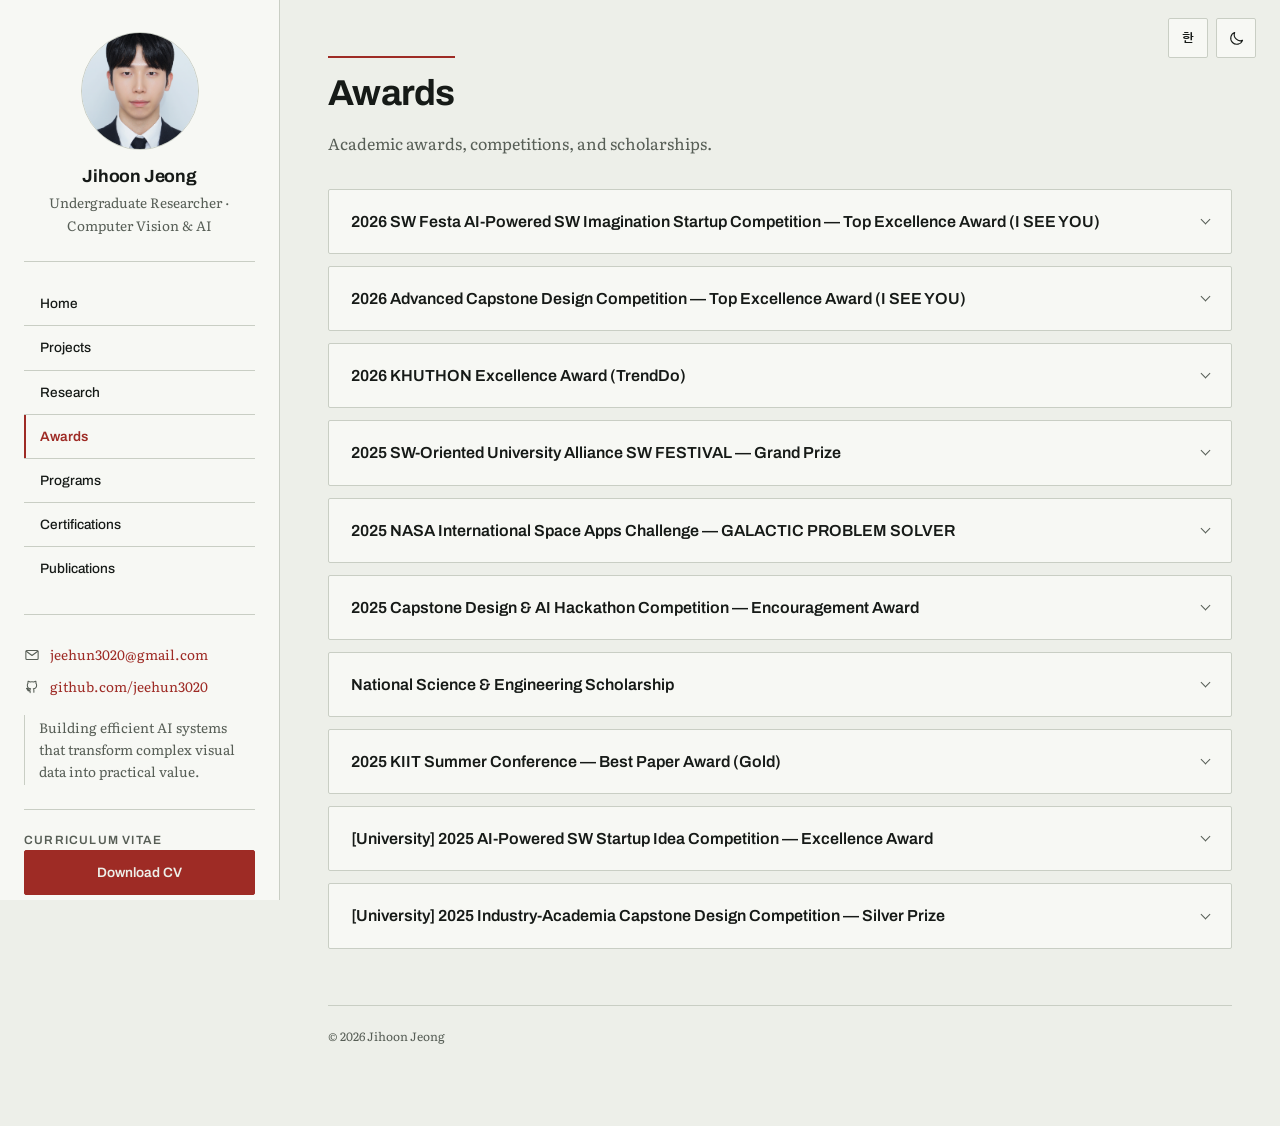
==== commit 433f8210: "Redesign as a datasheet; add DR-SCA research and I SEE YOU Visual system: the "datasheet and the boa" ====
--- a/awards.html
+++ b/awards.html
@@ -7,8 +7,8 @@
 <link rel="icon" href="assets/profile.jpg" type="image/jpeg" />
 <link rel="preconnect" href="https://fonts.googleapis.com">
 <link rel="preconnect" href="https://fonts.gstatic.com" crossorigin>
-<link href="https://fonts.googleapis.com/css2?family=Inter:wght@400;500;600;700&display=swap" rel="stylesheet">
-<link rel="stylesheet" href="css/styles.css?v=3" />
+<link href="https://fonts.googleapis.com/css2?family=Archivo:wght@500;600;700&family=Gothic+A1:wght@400;500;600;700&family=Literata:opsz,wght@7..72,400;7..72,600&family=Noto+Serif+KR:wght@400;600&display=swap" rel="stylesheet">
+<link rel="stylesheet" href="css/styles.css?v=4" />
 <style>
   /* Awards-specific accordion */
   .award {
@@ -17,12 +17,9 @@
     border-radius: var(--radius);
     margin-bottom: 12px;
     overflow: hidden;
-    transition: border-color 0.18s ease, box-shadow 0.18s ease;
-  }
-  .award:hover {
-    border-color: color-mix(in srgb, var(--accent) 30%, var(--border));
-    box-shadow: var(--shadow-sm);
-  }
+    transition: border-color 0.12s var(--ease);
+  }
+  .award:hover { border-color: var(--accent); }
   .award summary {
     list-style: none;
     cursor: pointer;
@@ -30,22 +27,31 @@
     display: flex;
     align-items: center;
     gap: 14px;
+    font-family: Archivo, 'Gothic A1', sans-serif;
     font-weight: 600;
   }
   .award summary::-webkit-details-marker { display: none; }
+  /* A drawn chevron, not a glyph */
   .award summary::after {
-    content: "▾";
+    content: "";
     margin-left: auto;
-    color: var(--text-muted);
-    transition: transform 0.2s ease;
-  }
-  .award[open] summary::after { transform: rotate(180deg); }
+    flex: none;
+    width: 7px;
+    height: 7px;
+    border-right: 1.5px solid var(--text-muted);
+    border-bottom: 1.5px solid var(--text-muted);
+    transform: translateY(-2px) rotate(45deg);
+    transition: transform 0.18s var(--ease);
+  }
+  .award[open] summary::after { transform: translateY(2px) rotate(225deg); }
   .award .body {
     padding: 0 22px 22px;
   }
+  /* Height snaps (animating it is off-limits); the content fades in under the chevron */
+  .award[open] .body { animation: fadeIn 200ms var(--ease); }
   .award .meta {
     color: var(--text-muted);
-    font-size: 0.9rem;
+    font-size: 0.85rem;
     margin: 0 0 12px;
   }
   .award .body img {
@@ -54,23 +60,13 @@
     cursor: zoom-in;
     margin-top: 8px;
   }
-  .award-icon {
-    width: 36px;
-    height: 36px;
-    display: inline-flex;
-    align-items: center;
-    justify-content: center;
-    border-radius: 10px;
-    background: var(--accent-soft);
-    color: var(--accent);
-    flex-shrink: 0;
-  }
+
 </style>
 </head>
 <body>
 
-<button class="menu-btn" aria-label="Toggle menu">☰</button>
-<button class="theme-toggle" aria-label="Toggle theme">☾</button>
+<button class="menu-btn" aria-label="Toggle menu"><svg viewBox="0 0 24 24" fill="none" stroke="currentColor" stroke-width="1.6" stroke-linecap="round" aria-hidden="true"><path d="M4 7h16M4 12h16M4 17h16"/></svg></button>
+<button class="theme-toggle" aria-label="Toggle theme"><svg viewBox="0 0 24 24" fill="none" stroke="currentColor" stroke-width="1.6" stroke-linecap="round" stroke-linejoin="round" aria-hidden="true"><path d="M20.5 14.6A8.6 8.6 0 0 1 9.4 3.5a8.6 8.6 0 1 0 11.1 11.1z"/></svg></button>
 <button class="lang-toggle" aria-label="Switch language">한</button>
 
 <div class="layout">
@@ -82,49 +78,69 @@
     </div>
     <nav class="sidebar-section">
       <ul class="sidebar-nav">
-        <li><a href="index.html" data-ko="🏠 홈">🏠 Home</a></li>
-        <li><a href="projects.html" data-ko="🚀 프로젝트">🚀 Projects</a></li>
-        <li><a href="research.html" data-ko="🔬 연구">🔬 Research</a></li>
-        <li><a href="awards.html" data-ko="🏆 수상">🏆 Awards</a></li>
-        <li><a href="programs.html" data-ko="🎓 프로그램">🎓 Programs</a></li>
-        <li><a href="certifications.html" data-ko="📜 자격증">📜 Certifications</a></li>
-        <li><a href="publications.html" data-ko="📄 논문">📄 Publications</a></li>
+        <li><a href="index.html" data-ko="홈">Home</a></li>
+        <li><a href="projects.html" data-ko="프로젝트">Projects</a></li>
+        <li><a href="research.html" data-ko="연구">Research</a></li>
+        <li><a href="awards.html" data-ko="수상">Awards</a></li>
+        <li><a href="programs.html" data-ko="프로그램">Programs</a></li>
+        <li><a href="certifications.html" data-ko="자격증">Certifications</a></li>
+        <li><a href="publications.html" data-ko="논문">Publications</a></li>
       </ul>
     </nav>
     <div class="sidebar-section">
-      <div class="contact-item"><span class="icon">✉️</span> <a href="mailto:jeehun3020@gmail.com">jeehun3020@gmail.com</a></div>
-      <div class="contact-item"><span class="icon">🐙</span> <a href="https://github.com/jeehun3020" target="_blank" rel="noopener">github.com/jeehun3020</a></div>
+      <div class="contact-item"><span class="icon"><svg viewBox="0 0 24 24" fill="none" stroke="currentColor" stroke-width="1.6" stroke-linecap="round" stroke-linejoin="round" aria-hidden="true"><rect x="2.8" y="5.2" width="18.4" height="13.6" rx="1.5"/><path d="m3.4 6.4 8.6 6.4 8.6-6.4"/></svg></span> <a href="mailto:jeehun3020@gmail.com">jeehun3020@gmail.com</a></div>
+      <div class="contact-item"><span class="icon"><svg viewBox="0 0 24 24" fill="none" stroke="currentColor" stroke-width="1.6" stroke-linecap="round" stroke-linejoin="round" aria-hidden="true"><path d="M9.2 20.4v-2.7c-3 .6-3.8-1.3-3.8-1.3-.5-1.2-1.2-1.6-1.2-1.6-1-.7.1-.7.1-.7 1.1.1 1.7 1.1 1.7 1.1 1 1.7 2.6 1.2 3.2.9.1-.7.4-1.2.7-1.5-2.4-.3-4.9-1.2-4.9-5.4 0-1.2.4-2.2 1.1-2.9-.1-.3-.5-1.4.1-2.9 0 0 .9-.3 3 1.1a10.3 10.3 0 0 1 5.5 0c2.1-1.4 3-1.1 3-1.1.6 1.5.2 2.6.1 2.9.7.7 1.1 1.7 1.1 2.9 0 4.2-2.5 5.1-4.9 5.4.4.3.8 1 .8 2.1v3.1"/></svg></span> <a href="https://github.com/jeehun3020" target="_blank" rel="noopener">github.com/jeehun3020</a></div>
       <div class="sidebar-info" data-ko="복잡한 시각 데이터를 실질적인 가치로 바꾸는 효율적인 AI 시스템을 만듭니다.">Building efficient AI systems that transform complex visual data into practical value.</div>
     </div>
     <div class="sidebar-section">
       <div class="skill-label" style="margin-top:0;" data-ko="이력서 (CV)">Curriculum Vitae</div>
       <div class="btn-row">
-        <a class="btn btn-primary btn-block" href="assets/Jihoon_Jeong_CV.pdf" download data-ko="📄 CV 다운로드">📄 Download CV</a>
+        <a class="btn btn-primary btn-block" href="assets/Jihoon_Jeong_CV.pdf" download data-ko="CV 다운로드">Download CV</a>
       </div>
     </div>
   </aside>
 
   <main class="main">
     <div class="container">
-      <header class="page-header reveal">
-        <h1 data-ko="🏆 수상">🏆 Awards</h1>
+      <header class="page-header">
+        <h1 data-ko="수상">Awards</h1>
         <p class="subtitle" data-ko="학술 수상, 경진대회, 장학금.">Academic awards, competitions, and scholarships.</p>
       </header>
 
       <details class="award reveal">
-        <summary data-ko="&lt;span class=&quot;award-icon&quot;&gt;🏆&lt;/span&gt; 2026 KHUTHON 우수상 (TrendDo)"><span class="award-icon">🏆</span> 2026 KHUTHON Excellence Award (TrendDo)</summary>
+        <summary data-ko="2026 SW 페스타 AI-Powered SW상상기업 최우수상 (I SEE YOU)"> 2026 SW Festa AI-Powered SW Imagination Startup Competition — Top Excellence Award (I SEE YOU)</summary>
+        <div class="body">
+          <p class="meta" data-ko="&lt;b&gt;Team I SEE YOU&lt;/b&gt; · 2026"><b>Team I SEE YOU</b> · 2026</p>
+          <p style="margin:0 0 10px;" data-ko="&lt;i&gt;I SEE YOU: 멀티모달 AI 기반 콘텐츠 신뢰성 검증 플랫폼.&lt;/i&gt; 대표로 최종 발표를 맡았습니다."><i>I SEE YOU: a multimodal AI platform for verifying content trustworthiness.</i> I presented as team lead.</p>
+          <span style="display:inline-flex; align-items:center; padding:6px 0 6px 12px; border-left:2px solid var(--accent); color:var(--accent); font-family:Archivo,'Gothic A1',sans-serif; font-size:0.75rem; font-weight:700; letter-spacing:0.1em; text-transform:uppercase;" data-ko="최우수상">Top Excellence Award</span>
+          <p style="margin:14px 0 0;" data-ko="&lt;a href=&quot;projects.html&quot; style=&quot;color:var(--accent); font-weight:600;&quot;&gt;→ I SEE YOU 프로젝트 자세히 보기&lt;/a&gt;"><a href="projects.html" style="color:var(--accent); font-weight:600;">→ See the I SEE YOU project in detail</a></p>
+        </div>
+      </details>
+
+      <details class="award reveal">
+        <summary data-ko="2026 심화캡스톤 경진대회 최우수상 (I SEE YOU)"> 2026 Advanced Capstone Design Competition — Top Excellence Award (I SEE YOU)</summary>
+        <div class="body">
+          <p class="meta" data-ko="&lt;b&gt;Team I SEE YOU&lt;/b&gt; · 2026"><b>Team I SEE YOU</b> · 2026</p>
+          <p style="margin:0 0 10px;" data-ko="&lt;i&gt;I SEE YOU의 바탕이 된 멀티모달 콘텐츠 검증 시스템. 2026 한국정보기술학회에서도 우수논문상(은상)을 받았습니다.&lt;/i&gt;"><i>The multimodal content-verification system behind I SEE YOU, also published at KIIT 2026 (Best Paper, Silver).</i></p>
+          <span style="display:inline-flex; align-items:center; padding:6px 0 6px 12px; border-left:2px solid var(--accent); color:var(--accent); font-family:Archivo,'Gothic A1',sans-serif; font-size:0.75rem; font-weight:700; letter-spacing:0.1em; text-transform:uppercase;" data-ko="최우수상">Top Excellence Award</span>
+          <p style="margin:14px 0 0;" data-ko="&lt;a href=&quot;projects.html&quot; style=&quot;color:var(--accent); font-weight:600;&quot;&gt;→ I SEE YOU 프로젝트 자세히 보기&lt;/a&gt;"><a href="projects.html" style="color:var(--accent); font-weight:600;">→ See the I SEE YOU project in detail</a></p>
+        </div>
+      </details>
+
+      <details class="award reveal">
+        <summary data-ko="2026 KHUTHON 우수상 (TrendDo)"> 2026 KHUTHON Excellence Award (TrendDo)</summary>
         <div class="body">
           <p class="meta" data-ko="&lt;b&gt;경희대학교 KHUTHON 2026&lt;/b&gt; · 2026년 5월"><b>Kyung Hee University KHUTHON 2026</b> · May 2026</p>
           <p style="margin:0 0 10px;" data-ko="&lt;i&gt;TrendDo: 보는 유행을, 함께 해보는 문화로 — AI 문화 순환 플랫폼.&lt;br/&gt;4인 팀 프로젝트 (김시은 · 윤정아 · &lt;b style=&quot;color:var(--text);&quot;&gt;정지훈&lt;/b&gt; · 한수민)&lt;/i&gt;"><i>TrendDo: from trends you watch to culture you live — an AI culture-circulation platform.<br/>
           4-person team project (Sieun Kim · Jeongah Yoon · <b style="color:var(--text);">Jihoon Jeong</b> · Sumin Han)</i></p>
-          <span style="display:inline-flex; align-items:center; gap:8px; padding:7px 16px; background:linear-gradient(135deg,#6366f1,#a855f7); color:white; border-radius:999px; font-size:0.78rem; font-weight:700; letter-spacing:0.04em;" data-ko="🏆 우수상">🏆 Excellence Award</span>
-          <p style="margin:14px 0 0; color:var(--text-muted); font-size:0.88rem;" data-ko="📩 상장은 전달 예정이며, 수령 후 이미지로 업데이트할 예정입니다.">📩 The certificate is pending delivery; the image will be added once received.</p>
+          <span style="display:inline-flex; align-items:center; padding:6px 0 6px 12px; border-left:2px solid var(--accent); color:var(--accent); font-family:Archivo,'Gothic A1',sans-serif; font-size:0.75rem; font-weight:700; letter-spacing:0.1em; text-transform:uppercase;" data-ko="우수상">Excellence Award</span>
+          <p style="margin:14px 0 0; color:var(--text-muted); font-size:0.88rem;" data-ko="상장은 전달 예정이며, 받는 대로 이미지를 올리겠습니다.">The certificate is pending delivery; the image will be added once received.</p>
           <p style="margin:8px 0 0;" data-ko="&lt;a href=&quot;projects.html&quot; style=&quot;color:var(--accent); font-weight:600;&quot;&gt;→ TrendDo 프로젝트 자세히 보기&lt;/a&gt;"><a href="projects.html" style="color:var(--accent); font-weight:600;">→ See the TrendDo project in detail</a></p>
         </div>
       </details>
 
       <details class="award reveal">
-        <summary data-ko="&lt;span class=&quot;award-icon&quot;&gt;🥇&lt;/span&gt; 2025 SW중심대학 연합 SW FESTIVAL 대상"><span class="award-icon">🥇</span> 2025 SW-Oriented University Alliance SW FESTIVAL — Grand Prize</summary>
+        <summary data-ko="2025 SW중심대학 연합 SW FESTIVAL 대상"> 2025 SW-Oriented University Alliance SW FESTIVAL — Grand Prize</summary>
         <div class="body">
           <p class="meta" data-ko="&lt;b&gt;SW중심대학연합, 대한민국&lt;/b&gt; · 2025년 11월"><b>SW-Oriented University Alliance, Korea</b> · Nov. 2025</p>
           <img src="assets/awards/sw_festival_2025.jpg" alt="SW Festival 2025" />
@@ -132,7 +148,7 @@
       </details>
 
       <details class="award reveal">
-        <summary><span class="award-icon">🛰️</span> 2025 NASA International Space Apps Challenge — GALACTIC PROBLEM SOLVER</summary>
+        <summary> 2025 NASA International Space Apps Challenge — GALACTIC PROBLEM SOLVER</summary>
         <div class="body">
           <p class="meta" data-ko="&lt;b&gt;NASA, 대한민국&lt;/b&gt; · 2025년 10월"><b>NASA, Korea</b> · Oct. 2025</p>
           <img src="assets/awards/nasa_space_apps_2025.png" alt="NASA Space Apps 2025" />
@@ -140,7 +156,7 @@
       </details>
 
       <details class="award reveal">
-        <summary data-ko="&lt;span class=&quot;award-icon&quot;&gt;🎯&lt;/span&gt; 2025 캡스톤 디자인 및 AI 해커톤 경진대회 장려상"><span class="award-icon">🎯</span> 2025 Capstone Design &amp; AI Hackathon Competition — Encouragement Award</summary>
+        <summary data-ko="2025 캡스톤 디자인 및 AI 해커톤 경진대회 장려상"> 2025 Capstone Design &amp; AI Hackathon Competition — Encouragement Award</summary>
         <div class="body">
           <p class="meta" data-ko="&lt;b&gt;한국컴퓨터교육학회, 대한민국&lt;/b&gt; · 2025년 10월"><b>Korea Association of Computer Education, Korea</b> · Oct. 2025</p>
           <img src="assets/awards/capstone_ai_hackathon_2025.png" alt="Capstone AI Hackathon 2025" />
@@ -148,7 +164,7 @@
       </details>
 
       <details class="award reveal">
-        <summary data-ko="&lt;span class=&quot;award-icon&quot;&gt;💰&lt;/span&gt; 국가우수장학금(이공계)"><span class="award-icon">💰</span> National Science &amp; Engineering Scholarship</summary>
+        <summary data-ko="국가우수장학금(이공계)"> National Science &amp; Engineering Scholarship</summary>
         <div class="body">
           <p class="meta" data-ko="&lt;b&gt;과학기술정보통신부 · 한국장학재단&lt;/b&gt; · 2025년 10월"><b>Ministry of Science and ICT (MSIT), Korea Scholarship Foundation</b> · Oct. 2025</p>
           <p data-ko="&lt;i&gt;3·4학년 등록금 전액 지원 장학금&lt;/i&gt;"><i>Full tuition scholarship for junior and senior years</i></p>
@@ -157,7 +173,7 @@
       </details>
 
       <details class="award reveal">
-        <summary data-ko="&lt;span class=&quot;award-icon&quot;&gt;📜&lt;/span&gt; 2025 한국정보기술학회 하계 종합학술대회 우수논문상(금상)"><span class="award-icon">📜</span> 2025 KIIT Summer Conference — Best Paper Award (Gold)</summary>
+        <summary data-ko="2025 한국정보기술학회 하계 종합학술대회 우수논문상(금상)"> 2025 KIIT Summer Conference — Best Paper Award (Gold)</summary>
         <div class="body">
           <p class="meta" data-ko="&lt;b&gt;한국정보기술학회, 대한민국&lt;/b&gt; · 2025년 6월"><b>Korea Institute of Information Technology, Korea</b> · Jun. 2025</p>
           <img src="assets/awards/kiit_best_paper_2025.png" alt="KIIT Best Paper 2025" />
@@ -165,7 +181,7 @@
       </details>
 
       <details class="award reveal">
-        <summary data-ko="&lt;span class=&quot;award-icon&quot;&gt;🎓&lt;/span&gt; [교내] 2025 AI-Powered SW상상기업 경진대회 우수상"><span class="award-icon">🎓</span> [University] 2025 AI-Powered SW Startup Idea Competition — Excellence Award</summary>
+        <summary data-ko="[교내] 2025 AI-Powered SW상상기업 경진대회 우수상"> [University] 2025 AI-Powered SW Startup Idea Competition — Excellence Award</summary>
         <div class="body">
           <p class="meta" data-ko="&lt;b&gt;경기대학교&lt;/b&gt; · 2025년 10월"><b>Kyonggi University</b> · Oct. 2025</p>
           <img src="assets/awards/sw_startup_award_2025.png" alt="SW Startup Award 2025" />
@@ -173,7 +189,7 @@
       </details>
 
       <details class="award reveal">
-        <summary data-ko="&lt;span class=&quot;award-icon&quot;&gt;🏅&lt;/span&gt; [교내] 2025 산학협력 캡스톤디자인 경진대회 은상"><span class="award-icon">🏅</span> [University] 2025 Industry-Academia Capstone Design Competition — Silver Prize</summary>
+        <summary data-ko="[교내] 2025 산학협력 캡스톤디자인 경진대회 은상"> [University] 2025 Industry-Academia Capstone Design Competition — Silver Prize</summary>
         <div class="body">
           <p class="meta" data-ko="&lt;b&gt;경기대학교&lt;/b&gt; · 2025년 7월"><b>Kyonggi University</b> · Jul. 2025</p>
           <img src="assets/awards/capstone_industry_2025.png" alt="Capstone Industry 2025" />
@@ -186,7 +202,7 @@
 </div>
 
 <script src="js/i18n.js?v=1"></script>
-<script src="js/main.js?v=3"></script>
+<script src="js/main.js?v=4"></script>
 <script>
   // make award images zoomable
   document.querySelectorAll('.award .body img').forEach(img => img.dataset.zoom = 'true');
--- a/css/styles.css
+++ b/css/styles.css
@@ -1,60 +1,63 @@
+/* ==============================================================
+   Jihoon Jeong — Portfolio
+   Visual system: "The datasheet and the board" — see DESIGN.md
+   Flat by default. Rules, not shadows. One spot colour.
+   ============================================================== */
+
 /* ==============================
    Design Tokens
    ============================== */
 :root {
-  --accent: #6366f1;
-  --accent-2: #a855f7;
-  --accent-soft: #eef2ff;
-  --bg: #f7f7fb;
-  --surface: #ffffff;
-  --surface-2: #fafafe;
-  --border: #e5e7eb;
-  --text: #0f172a;
-  --text-muted: #64748b;
-  --tag-bg: #eef2ff;
-  --tag-text: #3730a3;
-  --shadow-sm: 0 1px 2px rgba(15, 23, 42, 0.04), 0 1px 1px rgba(15, 23, 42, 0.03);
-  --shadow-md: 0 8px 24px rgba(15, 23, 42, 0.08), 0 2px 6px rgba(15, 23, 42, 0.04);
-  --shadow-lg: 0 24px 48px rgba(15, 23, 42, 0.12);
-  --radius: 16px;
-  --radius-sm: 10px;
+  /* Light — "the datasheet" */
+  --accent: #9e2b25;         /* oxide red — annotation ink */
+  --accent-deep: #7e1f1b;    /* pressed / hover fill */
+  --bg: #edefe9;             /* FR-4 substrate at paper weight */
+  --surface: #f7f8f4;        /* raised panel */
+  --surface-2: #e4e7de;      /* recessed / inset */
+  --border: #c9cec4;         /* the one rule colour */
+  --text: #161a17;
+  --text-muted: #575e56;
+
+  --radius: 2px;
+  --radius-sm: 2px;
+  --radius-modal: 3px;
+
+  --lift: 0 16px 32px rgba(22, 26, 23, 0.18); /* detached sheets only */
+
   --sidebar-w: 280px;
   --content-max: 1100px;
-}
-
+  --measure: 68ch;
+
+  --font-display: 'Archivo', 'Gothic A1', sans-serif;
+  --font-body: 'Literata', 'Noto Serif KR', Georgia, serif;
+
+  --ease: cubic-bezier(0.2, 0.7, 0.2, 1);
+}
+
+/* Dark — "the board": matte solder mask + white silkscreen */
 [data-theme="dark"] {
-  --accent: #818cf8;
-  --accent-2: #c084fc;
-  --accent-soft: #1e1b4b;
-  --bg: #0b0d12;
-  --surface: #131720;
-  --surface-2: #181d27;
-  --border: #2a3142;
-  --text: #e6e9ef;
-  --text-muted: #94a3b8;
-  --tag-bg: #312e81;
-  --tag-text: #c7d2fe;
-  --shadow-sm: 0 1px 2px rgba(0, 0, 0, 0.3);
-  --shadow-md: 0 8px 24px rgba(0, 0, 0, 0.4), 0 2px 6px rgba(0, 0, 0, 0.2);
-  --shadow-lg: 0 24px 48px rgba(0, 0, 0, 0.5);
+  --accent: #e0594a;
+  --accent-deep: #f07567;
+  --bg: #121412;
+  --surface: #1a1d1a;
+  --surface-2: #222621;
+  --border: #333a32;
+  --text: #e4e7e0;
+  --text-muted: #9ba398;
+  --lift: 0 16px 32px rgba(0, 0, 0, 0.55);
 }
 
 @media (prefers-color-scheme: dark) {
   :root:not([data-theme="light"]) {
-    --accent: #818cf8;
-    --accent-2: #c084fc;
-    --accent-soft: #1e1b4b;
-    --bg: #0b0d12;
-    --surface: #131720;
-    --surface-2: #181d27;
-    --border: #2a3142;
-    --text: #e6e9ef;
-    --text-muted: #94a3b8;
-    --tag-bg: #312e81;
-    --tag-text: #c7d2fe;
-    --shadow-sm: 0 1px 2px rgba(0, 0, 0, 0.3);
-    --shadow-md: 0 8px 24px rgba(0, 0, 0, 0.4), 0 2px 6px rgba(0, 0, 0, 0.2);
-    --shadow-lg: 0 24px 48px rgba(0, 0, 0, 0.5);
+    --accent: #e0594a;
+    --accent-deep: #f07567;
+    --bg: #121412;
+    --surface: #1a1d1a;
+    --surface-2: #222621;
+    --border: #333a32;
+    --text: #e4e7e0;
+    --text-muted: #9ba398;
+    --lift: 0 16px 32px rgba(0, 0, 0, 0.55);
   }
 }
 
@@ -67,42 +70,53 @@
 
 body {
   margin: 0;
-  font-family: 'Inter', -apple-system, BlinkMacSystemFont, 'Segoe UI', 'Pretendard',
-               'Apple SD Gothic Neo', sans-serif;
-  font-size: 15px;
-  line-height: 1.65;
+  font-family: var(--font-body);
+  font-size: 16px;
+  line-height: 1.7;
   color: var(--text);
   background: var(--bg);
   -webkit-font-smoothing: antialiased;
   text-rendering: optimizeLegibility;
 }
 
-a { color: var(--accent); text-decoration: none; transition: color 0.15s ease; }
-a:hover { color: var(--accent-2); }
+a {
+  color: var(--accent);
+  text-decoration: none;
+  border-bottom: 1px solid transparent;
+  transition: border-color 0.12s var(--ease);
+}
+a:hover { color: var(--accent); border-bottom-color: var(--accent); }
+
+:focus-visible {
+  outline: 2px solid var(--accent);
+  outline-offset: 2px;
+}
 
 h1, h2, h3, h4 {
-  margin: 0 0 0.5em;
-  font-weight: 700;
+  font-family: var(--font-display);
+  margin: 0 0 0.4em;
+  font-weight: 600;
   letter-spacing: -0.01em;
-  line-height: 1.25;
-}
-h1 { font-size: 2rem; }
+  line-height: 1.2;
+}
+h1 { font-size: 2.25rem; font-weight: 700; letter-spacing: -0.02em; }
 h2 { font-size: 1.5rem; }
-h3 { font-size: 1.15rem; }
-
-p { margin: 0 0 1em; }
+h3 { font-size: 1.1rem; }
+h4 { font-size: 1rem; }
+
+p { margin: 0 0 1em; max-width: var(--measure); }
 
 img { max-width: 100%; height: auto; display: block; }
 
-::selection { background: var(--accent); color: white; }
+/* Figures are data: always tabular */
+.stat-value, .counter, time, td, th { font-variant-numeric: tabular-nums; }
+
+::selection { background: var(--accent); color: var(--surface); }
 
 /* ==============================
    Layout
    ============================== */
-.layout {
-  display: flex;
-  min-height: 100vh;
-}
+.layout { display: flex; min-height: 100vh; }
 
 .sidebar {
   position: fixed;
@@ -113,7 +127,7 @@
   border-right: 1px solid var(--border);
   overflow-y: auto;
   z-index: 50;
-  transition: transform 0.25s ease;
+  transition: transform 0.25s var(--ease);
 }
 
 .main {
@@ -123,31 +137,24 @@
   width: calc(100% - var(--sidebar-w));
 }
 
-.container {
-  max-width: var(--content-max);
-  margin: 0 auto;
-}
+.container { max-width: var(--content-max); margin: 0 auto; }
 
 /* ==============================
    Sidebar
    ============================== */
-.sidebar-profile {
-  text-align: center;
-  margin-bottom: 24px;
-}
+.sidebar-profile { text-align: center; margin-bottom: 24px; }
 
 .profile-img {
-  width: 130px;
-  height: 130px;
-  border-radius: 50%;
+  width: 118px;
+  height: 118px;
+  border-radius: 50%;      /* a photograph stays a photograph */
   margin: 0 auto 16px;
   object-fit: cover;
-  border: 3px solid var(--surface);
-  box-shadow: 0 0 0 2px var(--accent), var(--shadow-md);
+  border: 1px solid var(--border);
 }
 
 .profile-name {
-  font-size: 1.25rem;
+  font-size: 1.1rem;
   font-weight: 700;
   margin: 0 0 4px;
 }
@@ -155,7 +162,8 @@
 .profile-role {
   font-size: 0.85rem;
   color: var(--text-muted);
-  margin: 0;
+  margin: 0 auto;
+  max-width: none;
 }
 
 .sidebar-section {
@@ -168,21 +176,25 @@
   display: flex;
   align-items: center;
   gap: 10px;
-  font-size: 0.88rem;
+  font-size: 0.85rem;
   margin: 8px 0;
   color: var(--text);
 }
-.contact-item .icon { font-size: 1rem; opacity: 0.7; }
+.contact-item .icon {
+  flex: none;
+  width: 16px;
+  height: 16px;
+  color: var(--text-muted);
+}
+.contact-item .icon svg { width: 100%; height: 100%; display: block; }
 .contact-item a { word-break: break-all; }
 
 .sidebar-info {
-  background: var(--surface-2);
-  border: 1px solid var(--border);
-  border-radius: var(--radius-sm);
-  padding: 14px 16px;
-  font-size: 0.83rem;
-  color: var(--text-muted);
-  line-height: 1.55;
+  border-left: 1px solid var(--border);
+  padding: 2px 0 2px 14px;
+  font-size: 0.85rem;
+  color: var(--text-muted);
+  line-height: 1.6;
   margin: 16px 0;
 }
 
@@ -192,123 +204,87 @@
   margin: 0 0 16px;
   display: flex;
   flex-direction: column;
-  gap: 2px;
-}
+}
+
+.sidebar-nav li + li { border-top: 1px solid var(--border); }
 
 .sidebar-nav a {
-  display: flex;
-  align-items: center;
-  gap: 10px;
-  padding: 9px 12px;
-  border-radius: 9px;
+  display: block;
+  padding: 10px 12px 10px 14px;
+  font-family: var(--font-display);
   color: var(--text);
-  font-size: 0.92rem;
+  font-size: 0.85rem;
   font-weight: 500;
-  transition: all 0.15s ease;
-}
-.sidebar-nav a:hover {
-  background: var(--surface-2);
+  border-left: 2px solid transparent;
+  border-bottom: 0;
+  transition: color 0.12s var(--ease), border-color 0.12s var(--ease);
+}
+.sidebar-nav a:hover { color: var(--accent); border-left-color: var(--border); }
+.sidebar-nav a.active {
   color: var(--accent);
-}
-.sidebar-nav a.active {
-  background: var(--accent-soft);
-  color: var(--accent);
+  border-left-color: var(--accent);
   font-weight: 600;
 }
 
+/* ==============================
+   Buttons
+   ============================== */
 .btn {
   display: inline-flex;
   align-items: center;
   justify-content: center;
   gap: 8px;
-  padding: 10px 18px;
+  padding: 10px 20px;
   border: 1px solid var(--border);
-  border-radius: var(--radius-sm);
-  background: var(--surface);
+  border-radius: var(--radius);
+  background: transparent;
   color: var(--text);
-  font-family: inherit;
-  font-size: 0.9rem;
-  font-weight: 500;
+  font-family: var(--font-display);
+  font-size: 0.85rem;
+  font-weight: 600;
   cursor: pointer;
   text-decoration: none;
-  transition: all 0.15s ease;
-}
-.btn:hover {
+  transition: color 0.12s var(--ease), border-color 0.12s var(--ease),
+              background-color 0.12s var(--ease);
+}
+.btn:hover { border-color: var(--accent); color: var(--accent); }
+
+.btn-primary {
+  background: var(--accent);
+  color: var(--bg);
   border-color: var(--accent);
-  color: var(--accent);
-  transform: translateY(-1px);
-}
-
-.btn-primary {
-  background: linear-gradient(135deg, var(--accent), var(--accent-2));
-  color: white;
-  border-color: transparent;
-  box-shadow: var(--shadow-md);
 }
 .btn-primary:hover {
-  color: white;
-  filter: brightness(1.05);
-  transform: translateY(-1px);
-  box-shadow: var(--shadow-lg);
+  background: var(--accent-deep);
+  border-color: var(--accent-deep);
+  color: var(--bg);
 }
 
 .btn-block { width: 100%; }
-
 .btn-row { display: flex; gap: 8px; flex-wrap: wrap; }
 
 /* ==============================
-   Hero / Page header
-   ============================== */
-.page-header {
-  margin-bottom: 28px;
-}
+   Page header / hero
+   ============================== */
+.page-header { margin-bottom: 32px; }
 .page-header h1 {
-  font-size: 2.25rem;
-  background: linear-gradient(135deg, var(--accent), var(--accent-2));
-  -webkit-background-clip: text;
-  -webkit-text-fill-color: transparent;
-  background-clip: text;
+  color: var(--text);
+  padding-top: 14px;
+  border-top: 2px solid var(--accent);
+  display: inline-block;
 }
 .page-header .subtitle {
   color: var(--text-muted);
-  font-size: 1.05rem;
+  font-size: 1rem;
 }
 
 .hero {
-  position: relative;
-  padding: 36px 32px;
-  border-radius: var(--radius);
-  background:
-    radial-gradient(120% 100% at 0% 0%, var(--accent-soft), transparent 60%),
-    radial-gradient(80% 80% at 100% 100%, color-mix(in srgb, var(--accent-2) 18%, transparent), transparent 60%),
-    var(--surface);
-  border: 1px solid var(--border);
-  margin-bottom: 28px;
-  overflow: hidden;
-}
-.hero::after {
-  content: "";
-  position: absolute;
-  inset: -2px;
-  background: linear-gradient(135deg, var(--accent), var(--accent-2));
-  opacity: 0.08;
-  z-index: 0;
-  pointer-events: none;
-}
-.hero > * { position: relative; z-index: 1; }
-.hero .eyebrow {
-  display: inline-block;
-  font-size: 0.75rem;
-  font-weight: 600;
-  text-transform: uppercase;
-  letter-spacing: 0.08em;
-  color: var(--accent);
-  margin-bottom: 8px;
-}
-.hero h2 {
-  font-size: 1.6rem;
-  margin: 0 0 6px;
-}
+  padding: 28px 0 28px;
+  border-top: 2px solid var(--accent);
+  border-bottom: 1px solid var(--border);
+  margin-bottom: 32px;
+}
+.hero h2 { font-size: 1.5rem; margin: 0 0 6px; }
 .hero p { margin: 0; color: var(--text-muted); }
 
 /* ==============================
@@ -318,25 +294,15 @@
   background: var(--surface);
   border: 1px solid var(--border);
   border-radius: var(--radius);
-  padding: 22px;
-  transition: transform 0.18s ease, box-shadow 0.18s ease, border-color 0.18s ease;
-  box-shadow: var(--shadow-sm);
-}
-.card:hover {
-  transform: translateY(-3px);
-  box-shadow: var(--shadow-md);
-  border-color: color-mix(in srgb, var(--accent) 30%, var(--border));
-}
-
-.card h3 {
-  margin-top: 0;
-  display: flex;
-  align-items: center;
-  gap: 8px;
-}
+  padding: 24px;
+  transition: border-color 0.12s var(--ease);
+}
+.card:hover { border-color: var(--accent); }
+
+.card h2, .card h3 { margin-top: 0; font-size: 1.1rem; font-weight: 600; }
 .card .meta {
   color: var(--text-muted);
-  font-size: 0.88rem;
+  font-size: 0.85rem;
   margin-bottom: 12px;
 }
 .card .body { color: var(--text); }
@@ -344,185 +310,182 @@
 .card-grid {
   display: grid;
   grid-template-columns: repeat(auto-fit, minmax(280px, 1fr));
-  gap: 18px;
-}
-
-.stack-list {
-  display: grid;
-  gap: 18px;
-}
-
-.card-clickable {
-  cursor: pointer;
-  position: relative;
-}
+  gap: 16px;
+}
+
+.stack-list { display: grid; gap: 16px; }
+
+.card-clickable { cursor: pointer; position: relative; }
 .card-clickable::after {
-  content: "→";
+  content: "";
   position: absolute;
-  top: 22px;
-  right: 22px;
-  color: var(--accent);
+  top: 28px;
+  right: 24px;
+  width: 8px;
+  height: 8px;
+  border-top: 1.5px solid var(--accent);
+  border-right: 1.5px solid var(--accent);
+  transform: rotate(45deg);
   opacity: 0;
-  transform: translateX(-4px);
-  transition: all 0.2s ease;
-  font-weight: 600;
-}
-.card-clickable:hover::after {
-  opacity: 1;
-  transform: translateX(0);
-}
-
-/* Tag chips */
+  transition: opacity 0.15s var(--ease);
+}
+.card-clickable:hover::after { opacity: 1; }
+
+/* Tags — a parts list, not chips */
 .tag-row {
   display: flex;
   flex-wrap: wrap;
-  gap: 8px;
+  gap: 6px 0;
   margin-top: 12px;
 }
 .tag {
-  padding: 5px 12px;
-  border-radius: 999px;
-  background: var(--tag-bg);
-  color: var(--tag-text);
-  font-size: 0.82rem;
+  padding: 3px 10px;
+  border-left: 1px solid var(--border);
+  font-family: var(--font-display);
+  color: var(--text-muted);
+  font-size: 0.75rem;
   font-weight: 500;
   white-space: nowrap;
-}
-
-/* Section divider */
-.section { margin: 40px 0; }
+  transition: color 0.12s var(--ease);
+}
+.tag:hover { color: var(--accent); }
+
+/* Sections open on an annotation rule */
+.section { margin: 48px 0; }
 .section h2 {
-  font-size: 1.4rem;
-  margin-bottom: 18px;
-  display: flex;
-  align-items: center;
-  gap: 8px;
-}
-
-/* Two-column inside main */
+  font-size: 1.5rem;
+  margin-bottom: 20px;
+  padding-top: 14px;
+  border-top: 2px solid var(--accent);
+  display: inline-block;
+}
+
 .col-2 {
   display: grid;
   grid-template-columns: repeat(auto-fit, minmax(260px, 1fr));
-  gap: 22px;
-}
-
-.skill-list {
-  margin: 0;
-  padding: 0;
-  list-style: none;
-}
-.skill-list li {
-  margin: 4px 0;
-  font-size: 0.95rem;
-}
+  gap: 20px;
+}
+
+.skill-list { margin: 0; padding: 0; list-style: none; }
+.skill-list li { margin: 4px 0; font-size: 1rem; }
+
 .skill-label {
+  font-family: var(--font-display);
   font-weight: 600;
-  color: var(--accent);
+  color: var(--text-muted);
   display: block;
-  margin-top: 12px;
-  font-size: 0.78rem;
+  margin-top: 16px;
+  font-size: 0.75rem;
+  letter-spacing: 0.1em;
   text-transform: uppercase;
-  letter-spacing: 0.08em;
 }
 
 /* ==============================
    Footer
    ============================== */
 .footer {
-  margin-top: 48px;
-  padding-top: 24px;
+  margin-top: 56px;
+  padding-top: 20px;
   border-top: 1px solid var(--border);
-  text-align: center;
-  font-size: 0.8rem;
-  color: var(--text-muted);
-}
-
-/* ==============================
-   Modal
+  font-size: 0.75rem;
+  color: var(--text-muted);
+}
+
+/* ==============================
+   Modal — a sheet lifted off the board
    ============================== */
 .modal-backdrop {
   position: fixed;
   inset: 0;
-  background: rgba(15, 23, 42, 0.55);
-  backdrop-filter: blur(6px);
-  -webkit-backdrop-filter: blur(6px);
+  background: rgba(22, 26, 23, 0.6);
   display: none;
   align-items: flex-start;
   justify-content: center;
   z-index: 100;
   padding: 60px 16px;
   overflow-y: auto;
-  animation: fadeIn 0.18s ease;
-}
-.modal-backdrop.open { display: flex; }
+  /* Exit is shorter than entry; allow-discrete keeps display:none until the fade ends */
+  opacity: 0;
+  transition: opacity 150ms var(--ease), display 150ms allow-discrete;
+}
+.modal-backdrop.open {
+  display: flex;
+  opacity: 1;
+  transition-duration: 180ms;
+}
+@starting-style { .modal-backdrop.open { opacity: 0; } }
 
 .modal {
   background: var(--surface);
-  border: 1px solid var(--border);
-  border-radius: 20px;
+  border: 0;
+  border-radius: var(--radius-modal);
   width: 100%;
   max-width: 880px;
   padding: 36px;
-  box-shadow: var(--shadow-lg);
-  animation: slideUp 0.22s ease;
+  box-shadow: var(--lift);
   position: relative;
+  opacity: 0;
+  transform: translateY(6px);
+  transition: opacity 150ms var(--ease), transform 150ms var(--ease);
+}
+.modal-backdrop.open .modal {
+  opacity: 1;
+  transform: translateY(0);
+  transition-duration: 220ms;
+}
+@starting-style {
+  .modal-backdrop.open .modal { opacity: 0; transform: translateY(10px); }
 }
 
 .modal-close {
   position: absolute;
   top: 16px;
   right: 16px;
-  width: 36px;
-  height: 36px;
-  border-radius: 50%;
-  border: 1px solid var(--border);
-  background: var(--surface);
-  color: var(--text);
+  width: 34px;
+  height: 34px;
+  border: 0;
+  background: transparent;
+  color: var(--text-muted);
   cursor: pointer;
-  font-size: 1.05rem;
-  line-height: 1;
   display: flex;
   align-items: center;
   justify-content: center;
-  transition: all 0.15s ease;
-}
-.modal-close:hover {
-  border-color: var(--accent);
-  color: var(--accent);
-  transform: rotate(90deg);
-}
+  transition: color 0.12s var(--ease);
+}
+.modal-close:hover { color: var(--accent); }
+.modal-close svg { width: 14px; height: 14px; display: block; }
 
 .modal h2 {
   margin-top: 0;
   font-size: 1.5rem;
-  padding-right: 40px;
+  padding-right: 44px;
 }
 
 .modal .gallery {
   display: grid;
   grid-template-columns: repeat(auto-fit, minmax(220px, 1fr));
   gap: 12px;
-  margin: 18px 0;
+  margin: 20px 0;
 }
 .modal .gallery img {
   width: 100%;
   height: 100%;
   object-fit: cover;
   aspect-ratio: 4 / 3;
-  border-radius: var(--radius-sm);
+  border-radius: var(--radius);
   border: 1px solid var(--border);
   cursor: zoom-in;
-  transition: transform 0.18s ease;
-}
-.modal .gallery img:hover { transform: scale(1.02); }
+  transition: border-color 0.12s var(--ease);
+}
+.modal .gallery img:hover { border-color: var(--accent); }
 
 .modal .video-wrap {
   position: relative;
   padding-bottom: 56.25%;
   height: 0;
-  border-radius: var(--radius-sm);
+  border-radius: var(--radius);
   overflow: hidden;
-  margin: 18px 0;
+  margin: 20px 0;
   border: 1px solid var(--border);
 }
 .modal .video-wrap iframe {
@@ -533,98 +496,108 @@
   border: 0;
 }
 
+.modal video.demo {
+  display: block;
+  width: 100%;
+  height: auto;
+  background: #000;
+  border: 1px solid var(--border);
+  border-radius: var(--radius);
+}
+
 .modal .meta-line {
   display: flex;
   gap: 16px;
   flex-wrap: wrap;
   color: var(--text-muted);
-  font-size: 0.92rem;
-  margin-top: 14px;
+  font-size: 0.85rem;
+  margin-top: 16px;
 }
 
 @keyframes fadeIn { from { opacity: 0; } to { opacity: 1; } }
-@keyframes slideUp {
-  from { opacity: 0; transform: translateY(12px); }
-  to   { opacity: 1; transform: translateY(0); }
-}
 
 /* Lightbox */
 .lightbox {
   position: fixed;
   inset: 0;
-  background: rgba(0, 0, 0, 0.92);
+  background: rgba(18, 20, 18, 0.94);
   display: none;
   align-items: center;
   justify-content: center;
   z-index: 200;
   padding: 24px;
   cursor: zoom-out;
-}
-.lightbox.open { display: flex; }
+  opacity: 0;
+  transition: opacity 150ms var(--ease), display 150ms allow-discrete;
+}
+.lightbox.open {
+  display: flex;
+  opacity: 1;
+  transition-duration: 200ms;
+}
+@starting-style { .lightbox.open { opacity: 0; } }
 .lightbox img {
   max-width: 96vw;
   max-height: 92vh;
-  border-radius: 8px;
-  box-shadow: var(--shadow-lg);
-}
-
-/* ==============================
-   Theme toggle
+  border-radius: var(--radius);
+  opacity: 0;
+  transform: scale(0.98);
+  transition: opacity 150ms var(--ease), transform 150ms var(--ease);
+}
+.lightbox.open img {
+  opacity: 1;
+  transform: scale(1);
+  transition-duration: 200ms;
+}
+@starting-style {
+  .lightbox.open img { opacity: 0; transform: scale(0.98); }
+}
+
+/* Language / theme switch: a short crossfade instead of a one-frame swap */
+::view-transition-old(root),
+::view-transition-new(root) {
+  animation-duration: 160ms;
+  animation-timing-function: var(--ease);
+}
+
+/* ==============================
+   Fixed controls
    ============================== */
 .theme-toggle,
-.lang-toggle {
+.lang-toggle,
+.menu-btn {
   position: fixed;
   top: 18px;
-  right: 24px;
-  width: 42px;
-  height: 42px;
-  border-radius: 50%;
+  width: 40px;
+  height: 40px;
+  border-radius: var(--radius);
   border: 1px solid var(--border);
   background: var(--surface);
+  color: var(--text);
   cursor: pointer;
-  font-size: 1.05rem;
   display: flex;
   align-items: center;
   justify-content: center;
-  transition: all 0.18s ease;
   z-index: 60;
-  box-shadow: var(--shadow-sm);
-}
-.theme-toggle:hover {
-  border-color: var(--accent);
-  color: var(--accent);
-  transform: rotate(15deg);
-}
-
-/* Language toggle sits left of the theme toggle */
+  transition: color 0.12s var(--ease), border-color 0.12s var(--ease);
+}
+.theme-toggle:hover,
+.lang-toggle:hover,
+.menu-btn:hover { border-color: var(--accent); color: var(--accent); }
+
+.theme-toggle { right: 24px; }
+.theme-toggle svg,
+.menu-btn svg { width: 17px; height: 17px; display: block; }
+
 .lang-toggle {
-  right: 74px;
-  font-size: 0.82rem;
+  right: 72px;
+  font-family: var(--font-display);
+  font-size: 0.75rem;
   font-weight: 700;
-  color: var(--text);
-}
-.lang-toggle:hover {
-  border-color: var(--accent);
-  color: var(--accent);
-}
-
-/* Mobile menu button */
-.menu-btn {
-  display: none;
-  position: fixed;
-  top: 18px;
-  left: 18px;
-  width: 42px;
-  height: 42px;
-  border-radius: 10px;
-  border: 1px solid var(--border);
-  background: var(--surface);
-  cursor: pointer;
-  z-index: 60;
-  font-size: 1.2rem;
-  align-items: center;
-  justify-content: center;
-}
+  letter-spacing: 0.06em;
+}
+
+.menu-btn { display: none; left: 18px; }
 
 /* ==============================
    Responsive
@@ -636,152 +609,48 @@
 
 @media (max-width: 768px) {
   .menu-btn { display: flex; }
-  .sidebar {
-    transform: translateX(-100%);
-    box-shadow: var(--shadow-lg);
-  }
+  .sidebar { transform: translateX(-100%); box-shadow: var(--lift); }
   .sidebar.open { transform: translateX(0); }
-  .main {
-    margin-left: 0;
-    width: 100%;
-    padding: 72px 20px 60px;
-  }
-  .hero { padding: 28px 22px; }
+  .main { margin-left: 0; width: 100%; padding: 72px 20px 60px; }
   .modal { padding: 28px 22px; }
-  .page-header h1 { font-size: 1.75rem; }
+  .page-header h1 { font-size: 1.5rem; }
 }
 
 /* Reveal-on-scroll */
 .reveal {
   opacity: 0;
-  transform: translateY(16px);
-  transition: opacity 0.6s ease, transform 0.6s ease;
-}
-.reveal.in {
-  opacity: 1;
-  transform: translateY(0);
-}
-
-/* ==============================
-   Interactive Hero (Home only)
+  transform: translateY(8px);
+  transition: opacity 300ms var(--ease), transform 300ms var(--ease);
+}
+.reveal.in { opacity: 1; transform: translateY(0); }
+
+/* ==============================
+   Home hero
    ============================== */
 .hero-xl {
   position: relative;
-  border-radius: 24px;
-  padding: 80px 56px 72px;
-  min-height: 460px;
-  overflow: hidden;
-  background: var(--surface);
-  border: 1px solid var(--border);
-  isolation: isolate;
-}
-
-/* Floating gradient orbs */
-.hero-xl::before,
-.hero-xl::after {
-  content: "";
-  position: absolute;
-  width: 420px;
-  height: 420px;
-  border-radius: 50%;
-  filter: blur(80px);
-  opacity: 0.55;
-  z-index: -1;
-  pointer-events: none;
-  animation: orbFloat 12s ease-in-out infinite;
-}
-.hero-xl::before {
-  background: radial-gradient(circle, var(--accent) 0%, transparent 65%);
-  top: -120px;
-  left: -80px;
-}
-.hero-xl::after {
-  background: radial-gradient(circle, var(--accent-2) 0%, transparent 65%);
-  bottom: -140px;
-  right: -100px;
-  animation-delay: -6s;
-}
-[data-theme="dark"] .hero-xl::before,
-[data-theme="dark"] .hero-xl::after {
-  opacity: 0.45;
-}
-
-@keyframes orbFloat {
-  0%, 100% { transform: translate(0, 0) scale(1); }
-  33%      { transform: translate(40px, -30px) scale(1.06); }
-  66%      { transform: translate(-30px, 24px) scale(0.96); }
-}
-
-/* Mouse-tracking spotlight */
-.hero-xl .spotlight {
-  position: absolute;
-  inset: 0;
-  pointer-events: none;
-  z-index: -1;
-  background: radial-gradient(
-    420px circle at var(--mx, 50%) var(--my, 30%),
-    color-mix(in srgb, var(--accent) 24%, transparent),
-    transparent 60%
-  );
-  transition: opacity 0.3s ease;
-  opacity: 0;
-}
-.hero-xl:hover .spotlight { opacity: 1; }
-
-.hero-eyebrow {
-  display: inline-flex;
-  align-items: center;
-  gap: 8px;
-  font-size: 0.78rem;
-  font-weight: 600;
-  text-transform: uppercase;
-  letter-spacing: 0.12em;
-  color: var(--accent);
-  margin-bottom: 18px;
-  padding: 6px 14px;
-  background: var(--accent-soft);
-  border-radius: 999px;
-}
-.hero-eyebrow .pulse {
-  width: 8px;
-  height: 8px;
-  border-radius: 50%;
-  background: var(--accent);
-  position: relative;
-}
-.hero-eyebrow .pulse::after {
-  content: "";
-  position: absolute;
-  inset: 0;
-  border-radius: 50%;
-  background: inherit;
-  animation: pulseRing 2s ease-out infinite;
-}
-@keyframes pulseRing {
-  0%   { transform: scale(1); opacity: 0.7; }
-  100% { transform: scale(3); opacity: 0; }
+  padding: 8px 0 56px;
+  border-bottom: 1px solid var(--border);
 }
 
 .hero-name {
-  font-size: clamp(2.4rem, 5vw, 3.8rem);
-  font-weight: 800;
+  font-family: var(--font-display);
+  font-size: clamp(2.2rem, 5vw, 3.5rem);
+  font-weight: 700;
   margin: 0 0 12px;
   line-height: 1.05;
   letter-spacing: -0.02em;
 }
-.hero-name .grad {
-  background: linear-gradient(135deg, var(--accent), var(--accent-2));
-  -webkit-background-clip: text;
-  -webkit-text-fill-color: transparent;
-  background-clip: text;
-}
+.hero-name .grad { color: var(--accent); }
 
 .hero-roles {
-  font-size: clamp(1.15rem, 2vw, 1.5rem);
-  color: var(--text-muted);
-  margin: 0 0 18px;
+  font-family: var(--font-display);
+  font-size: clamp(1.1rem, 2vw, 1.5rem);
+  color: var(--text-muted);
+  margin: 0 0 20px;
   min-height: 1.6em;
   font-weight: 500;
+  max-width: none;
 }
 .hero-roles .typed {
   color: var(--text);
@@ -790,261 +659,106 @@
   padding-right: 2px;
   animation: caret 1s step-end infinite;
 }
-@keyframes caret {
-  50% { border-color: transparent; }
-}
+@keyframes caret { 50% { border-color: transparent; } }
 
 .hero-bio {
-  max-width: 640px;
-  font-size: 1.02rem;
+  max-width: var(--measure);
+  font-size: 1rem;
   color: var(--text-muted);
   margin: 0 0 28px;
-  line-height: 1.7;
-}
-
-.hero-cta {
-  display: flex;
-  gap: 12px;
-  flex-wrap: wrap;
-}
-
-.scroll-hint {
-  position: absolute;
-  bottom: 22px;
-  left: 50%;
-  transform: translateX(-50%);
-  display: flex;
-  flex-direction: column;
+  line-height: 1.75;
+}
+
+.hero-cta { display: flex; gap: 10px; flex-wrap: wrap; }
+
+/* Availability marker — a status LED, not a pill */
+.hero-status {
+  display: flex;
   align-items: center;
-  gap: 6px;
-  color: var(--text-muted);
-  font-size: 0.78rem;
-  letter-spacing: 0.08em;
-  text-transform: uppercase;
-  opacity: 0.7;
-}
-.scroll-hint .arrow {
-  width: 1px;
-  height: 28px;
-  background: linear-gradient(to bottom, var(--accent), transparent);
-  position: relative;
-  animation: scrollDown 1.6s ease-in-out infinite;
-}
-@keyframes scrollDown {
-  0%   { transform: translateY(-6px); opacity: 0; }
-  40%  { opacity: 1; }
-  100% { transform: translateY(8px); opacity: 0; }
-}
-
-/* ==============================
-   Stats / counters
+  gap: 9px;
+  font-family: var(--font-display);
+  font-size: 0.75rem;
+  font-weight: 600;
+  color: var(--text-muted);
+  margin: 0 0 28px;
+  padding-top: 14px;
+  border-top: 2px solid var(--accent);
+  max-width: max-content;
+}
+.hero-status .pulse {
+  width: 7px;
+  height: 7px;
+  flex: none;
+  background: var(--accent);
+  border-radius: 50%;
+}
+
+/* ==============================
+   Stats — a ruled parameter row
    ============================== */
 .stats {
   display: grid;
-  grid-template-columns: repeat(auto-fit, minmax(160px, 1fr));
-  gap: 16px;
-  margin-top: 24px;
+  grid-template-columns: repeat(auto-fit, minmax(150px, 1fr));
+  margin-top: 32px;
+  border-top: 1px solid var(--border);
+  border-bottom: 1px solid var(--border);
 }
 .stat {
-  background: var(--surface);
-  border: 1px solid var(--border);
-  border-radius: var(--radius);
-  padding: 22px;
-  text-align: center;
-  transition: transform 0.18s ease, border-color 0.18s ease;
-}
-.stat:hover {
-  transform: translateY(-2px);
-  border-color: color-mix(in srgb, var(--accent) 40%, var(--border));
-}
+  padding: 20px 18px;
+  border-left: 1px solid var(--border);
+}
+.stat:first-child { border-left: 0; }
 .stat-value {
-  font-size: 2rem;
-  font-weight: 800;
-  background: linear-gradient(135deg, var(--accent), var(--accent-2));
-  -webkit-background-clip: text;
-  -webkit-text-fill-color: transparent;
-  background-clip: text;
+  font-family: var(--font-display);
+  font-size: 1.5rem;
+  font-weight: 700;
+  color: var(--text);
   letter-spacing: -0.02em;
   line-height: 1.1;
 }
 .stat-label {
-  font-size: 0.82rem;
-  color: var(--text-muted);
-  margin-top: 6px;
-  font-weight: 500;
-  text-transform: uppercase;
-  letter-spacing: 0.06em;
-}
-
-/* ==============================
-   Tilt cards
-   ============================== */
-.tilt {
-  transition: transform 0.18s ease, box-shadow 0.18s ease;
-  transform-style: preserve-3d;
-  will-change: transform;
-}
-
-/* ==============================
-   Skill chips with shimmer hover
-   ============================== */
-.tag.shimmer {
-  position: relative;
-  overflow: hidden;
-  transition: transform 0.18s ease;
-}
-.tag.shimmer:hover { transform: translateY(-2px); }
-.tag.shimmer::after {
-  content: "";
-  position: absolute;
-  inset: 0;
-  background: linear-gradient(
-    100deg,
-    transparent 30%,
-    rgba(255, 255, 255, 0.55) 50%,
-    transparent 70%
-  );
-  transform: translateX(-120%);
-  transition: transform 0.7s ease;
-}
-.tag.shimmer:hover::after { transform: translateX(120%); }
-[data-theme="dark"] .tag.shimmer::after {
-  background: linear-gradient(
-    100deg,
-    transparent 30%,
-    rgba(255, 255, 255, 0.12) 50%,
-    transparent 70%
-  );
-}
-
-@media (max-width: 768px) {
-  .hero-xl { padding: 56px 28px 56px; min-height: 380px; }
-  .scroll-hint { display: none; }
-}
-
-/* ==============================
-   Scroll progress bar (all pages)
+  font-family: var(--font-display);
+  font-size: 0.75rem;
+  color: var(--text-muted);
+  margin-top: 4px;
+  font-weight: 600;
+  letter-spacing: 0.08em;
+}
+
+/* ==============================
+   Scroll progress
    ============================== */
 .scroll-progress {
   position: fixed;
-  top: 0; left: 0;
-  height: 3px;
-  width: 0;
-  background: linear-gradient(90deg, var(--accent), var(--accent-2));
+  top: 0;
+  left: 0;
+  height: 2px;
+  width: 100%;
+  transform: scaleX(0);
+  transform-origin: 0 50%;
+  background: var(--accent);
   z-index: 200;
   pointer-events: none;
-  transition: width 0.08s linear;
-  box-shadow: 0 0 12px rgba(99, 102, 241, 0.55);
-  border-bottom-right-radius: 2px;
-}
-
-/* ==============================
-   Hero name — flowing gradient
-   ============================== */
-.hero-name .grad {
-  background: linear-gradient(
-    90deg,
-    var(--accent) 0%,
-    var(--accent-2) 25%,
-    #f472b6 50%,
-    var(--accent-2) 75%,
-    var(--accent) 100%
-  );
-  background-size: 200% auto;
-  -webkit-background-clip: text;
-  background-clip: text;
-  -webkit-text-fill-color: transparent;
-  animation: nameGradient 6s linear infinite;
-}
-@keyframes nameGradient {
-  0%   { background-position: 0% 50%; }
-  100% { background-position: 200% 50%; }
-}
-
-/* ==============================
-   Magnetic buttons
-   ============================== */
-[data-magnetic] {
-  transition: transform 0.18s cubic-bezier(0.2, 0.7, 0.2, 1.2),
-              box-shadow 0.18s ease,
-              border-color 0.18s ease,
-              color 0.18s ease;
-  will-change: transform;
-}
-
-/* ==============================
-   Sidebar profile pulse aura
-   ============================== */
-.profile-img {
-  animation: avatarPulse 3.4s ease-in-out infinite;
-}
-@keyframes avatarPulse {
-  0%, 100% {
-    box-shadow:
-      0 0 0 2px var(--accent),
-      0 0 0 0 rgba(99, 102, 241, 0.55),
-      var(--shadow-md);
-  }
-  50% {
-    box-shadow:
-      0 0 0 2px var(--accent),
-      0 0 0 14px rgba(99, 102, 241, 0),
-      var(--shadow-md);
-  }
-}
-[data-theme="dark"] .profile-img,
-@media (prefers-color-scheme: dark) {
-  .profile-img {
-    animation-name: avatarPulseDark;
-  }
-}
-@keyframes avatarPulseDark {
-  0%, 100% {
-    box-shadow:
-      0 0 0 2px var(--accent),
-      0 0 0 0 rgba(168, 85, 247, 0.55),
-      var(--shadow-md);
-  }
-  50% {
-    box-shadow:
-      0 0 0 2px var(--accent),
-      0 0 0 14px rgba(168, 85, 247, 0),
-      var(--shadow-md);
-  }
-}
-
-/* ==============================
-   Stagger reveal delays
-   (applied via inline style by JS;
-    these are baseline only)
-   ============================== */
-.reveal[data-delay="1"] { transition-delay: 60ms; }
-.reveal[data-delay="2"] { transition-delay: 120ms; }
-.reveal[data-delay="3"] { transition-delay: 180ms; }
-.reveal[data-delay="4"] { transition-delay: 240ms; }
-.reveal[data-delay="5"] { transition-delay: 300ms; }
-.reveal[data-delay="6"] { transition-delay: 360ms; }
-
-/* ==============================
-   Card glow on hover (subtle enhancement)
-   ============================== */
-.card:hover {
-  box-shadow:
-    0 12px 28px rgba(99, 102, 241, 0.14),
-    0 4px 8px rgba(99, 102, 241, 0.08),
-    0 0 0 1px color-mix(in srgb, var(--accent) 32%, transparent);
-}
-
-/* Respect reduced-motion users */
+  transition: transform 0.08s linear;
+}
+
+/* Respect reduced-motion */
 @media (prefers-reduced-motion: reduce) {
-  .hero-name .grad,
-  .profile-img,
-  .hero-xl::before,
-  .hero-xl::after,
-  .hero-eyebrow .pulse::after,
+  html { scroll-behavior: auto; }
+  .reveal,
+  .typed,
   .scroll-progress {
     animation: none !important;
     transition: none !important;
   }
-  [data-magnetic] { transform: none !important; }
-}
+  .reveal { opacity: 1; transform: none; }
+  /* Overlays still fade, they just don't move */
+  .modal,
+  .modal-backdrop.open .modal,
+  .lightbox img,
+  .lightbox.open img { transform: none; }
+  @starting-style {
+    .modal-backdrop.open .modal,
+    .lightbox.open img { transform: none; }
+  }
+}
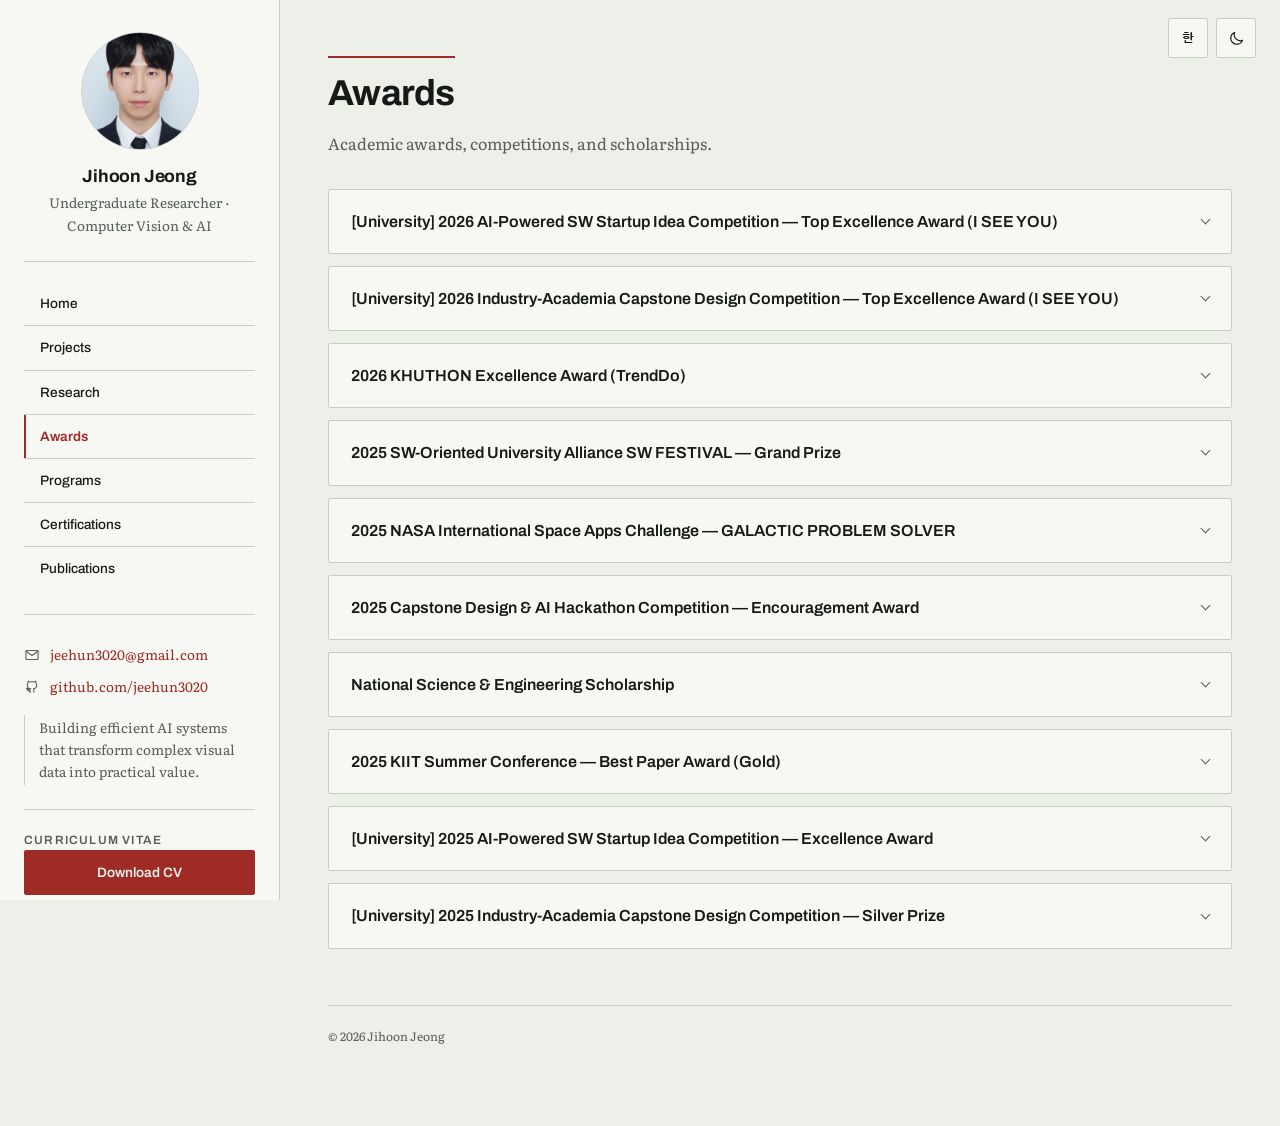
==== commit 40f7fa17: "Use official names and dates for the 2026 I SEE YOU awards AI-Powered SW Startup Idea Competition (O" ====
--- a/awards.html
+++ b/awards.html
@@ -108,9 +108,9 @@
       </header>
 
       <details class="award reveal">
-        <summary data-ko="2026 SW 페스타 AI-Powered SW상상기업 최우수상 (I SEE YOU)"> 2026 SW Festa AI-Powered SW Imagination Startup Competition — Top Excellence Award (I SEE YOU)</summary>
-        <div class="body">
-          <p class="meta" data-ko="&lt;b&gt;Team I SEE YOU&lt;/b&gt; · 2026"><b>Team I SEE YOU</b> · 2026</p>
+        <summary data-ko="[교내] 2026학년도 AI-Powered SW상상기업 경진대회 최우수상 (I SEE YOU)"> [University] 2026 AI-Powered SW Startup Idea Competition — Top Excellence Award (I SEE YOU)</summary>
+        <div class="body">
+          <p class="meta" data-ko="&lt;b&gt;경기대학교&lt;/b&gt; · 2026년 10월 2일"><b>Kyonggi University</b> · Oct. 2, 2026</p>
           <p style="margin:0 0 10px;" data-ko="&lt;i&gt;I SEE YOU: 멀티모달 AI 기반 콘텐츠 신뢰성 검증 플랫폼.&lt;/i&gt; 대표로 최종 발표를 맡았습니다."><i>I SEE YOU: a multimodal AI platform for verifying content trustworthiness.</i> I presented as team lead.</p>
           <span style="display:inline-flex; align-items:center; padding:6px 0 6px 12px; border-left:2px solid var(--accent); color:var(--accent); font-family:Archivo,'Gothic A1',sans-serif; font-size:0.75rem; font-weight:700; letter-spacing:0.1em; text-transform:uppercase;" data-ko="최우수상">Top Excellence Award</span>
           <p style="margin:14px 0 0;" data-ko="&lt;a href=&quot;projects.html&quot; style=&quot;color:var(--accent); font-weight:600;&quot;&gt;→ I SEE YOU 프로젝트 자세히 보기&lt;/a&gt;"><a href="projects.html" style="color:var(--accent); font-weight:600;">→ See the I SEE YOU project in detail</a></p>
@@ -118,9 +118,9 @@
       </details>
 
       <details class="award reveal">
-        <summary data-ko="2026 심화캡스톤 경진대회 최우수상 (I SEE YOU)"> 2026 Advanced Capstone Design Competition — Top Excellence Award (I SEE YOU)</summary>
-        <div class="body">
-          <p class="meta" data-ko="&lt;b&gt;Team I SEE YOU&lt;/b&gt; · 2026"><b>Team I SEE YOU</b> · 2026</p>
+        <summary data-ko="[교내] 2026학년도 산학협력 캡스톤디자인 경진대회 최우수상 (I SEE YOU)"> [University] 2026 Industry-Academia Capstone Design Competition — Top Excellence Award (I SEE YOU)</summary>
+        <div class="body">
+          <p class="meta" data-ko="&lt;b&gt;경기대학교&lt;/b&gt; · 2026년 7월 3일"><b>Kyonggi University</b> · Jul. 3, 2026</p>
           <p style="margin:0 0 10px;" data-ko="&lt;i&gt;I SEE YOU의 바탕이 된 멀티모달 콘텐츠 검증 시스템. 2026 한국정보기술학회에서도 우수논문상(은상)을 받았습니다.&lt;/i&gt;"><i>The multimodal content-verification system behind I SEE YOU, also published at KIIT 2026 (Best Paper, Silver).</i></p>
           <span style="display:inline-flex; align-items:center; padding:6px 0 6px 12px; border-left:2px solid var(--accent); color:var(--accent); font-family:Archivo,'Gothic A1',sans-serif; font-size:0.75rem; font-weight:700; letter-spacing:0.1em; text-transform:uppercase;" data-ko="최우수상">Top Excellence Award</span>
           <p style="margin:14px 0 0;" data-ko="&lt;a href=&quot;projects.html&quot; style=&quot;color:var(--accent); font-weight:600;&quot;&gt;→ I SEE YOU 프로젝트 자세히 보기&lt;/a&gt;"><a href="projects.html" style="color:var(--accent); font-weight:600;">→ See the I SEE YOU project in detail</a></p>
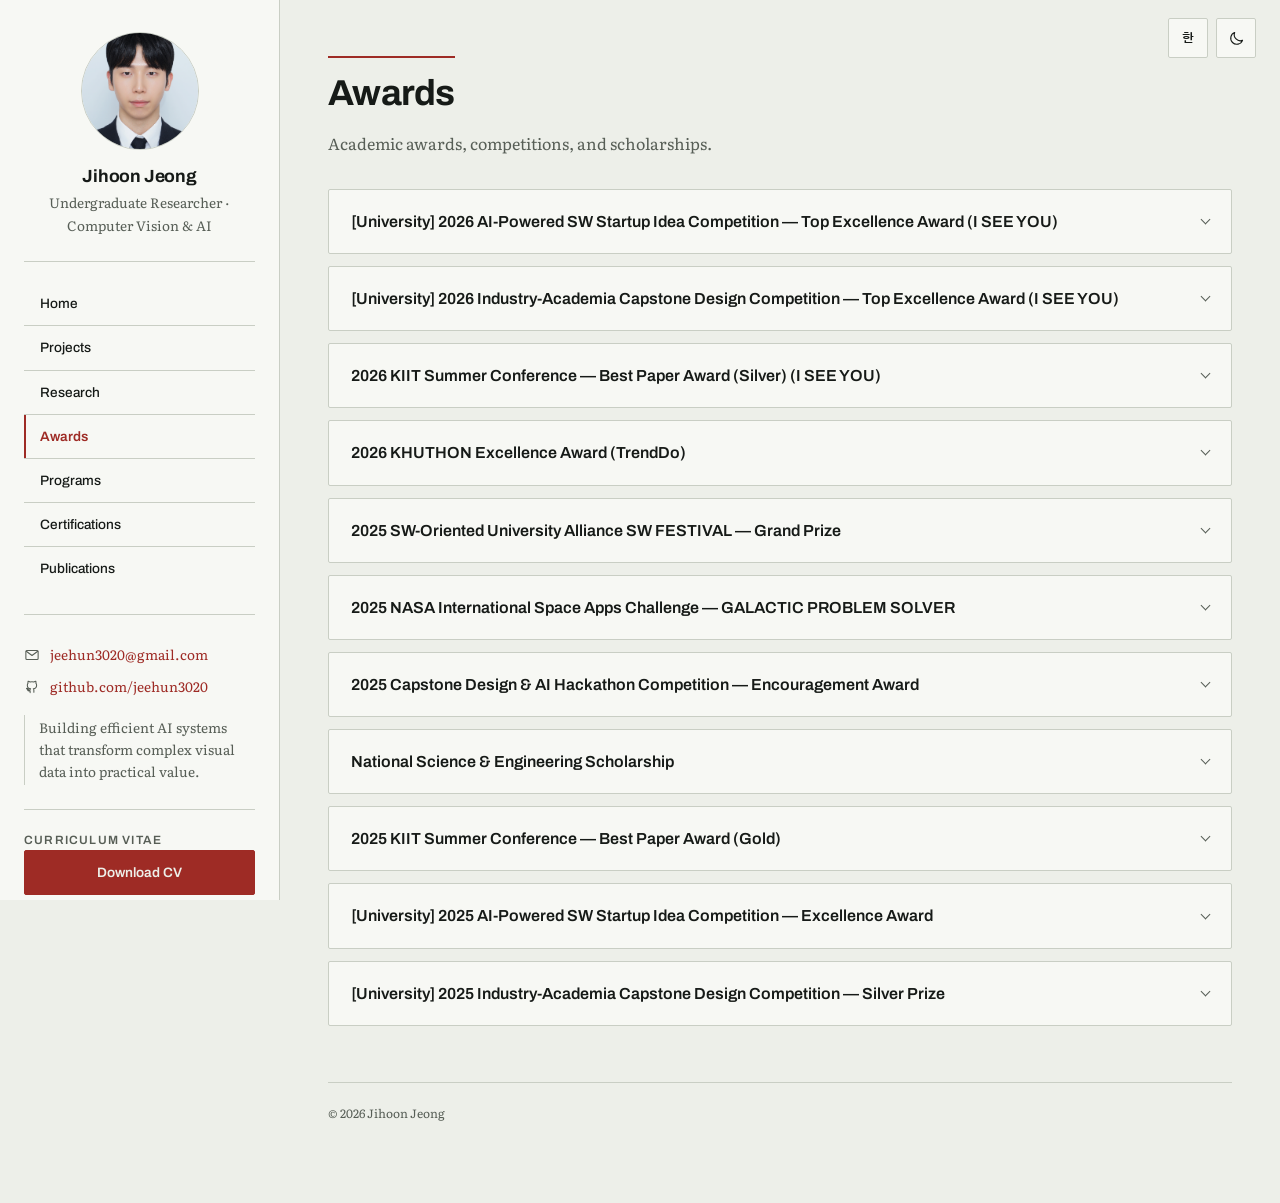
==== commit ec25e968: "Add 2026 KIIT Best Paper (Silver) for the I SEE YOU paper The I SEE YOU system's paper won the silve" ====
--- a/awards.html
+++ b/awards.html
@@ -128,6 +128,16 @@
       </details>
 
       <details class="award reveal">
+        <summary data-ko="2026 한국정보기술학회 하계 종합학술대회 우수논문상(은상) (I SEE YOU)"> 2026 KIIT Summer Conference — Best Paper Award (Silver) (I SEE YOU)</summary>
+        <div class="body">
+          <p class="meta" data-ko="&lt;b&gt;한국정보기술학회, 대한민국&lt;/b&gt; · 2026"><b>Korea Institute of Information Technology, Korea</b> · 2026</p>
+          <p style="margin:0 0 10px;" data-ko="&lt;i&gt;「멀티모달 AI 정합성 기반 콘텐츠 검증 시스템」 — I SEE YOU 프로젝트를 논문으로 정리했습니다. 제1저자.&lt;/i&gt;"><i>“Content Verification System Based on Multimodal AI Consistency” — the I SEE YOU system written up as a paper. First author.</i></p>
+          <span style="display:inline-flex; align-items:center; padding:6px 0 6px 12px; border-left:2px solid var(--accent); color:var(--accent); font-family:Archivo,'Gothic A1',sans-serif; font-size:0.75rem; font-weight:700; letter-spacing:0.1em; text-transform:uppercase;" data-ko="우수논문상 (은상)">Best Paper Award (Silver)</span>
+          <p style="margin:14px 0 0;" data-ko="&lt;a href=&quot;projects.html&quot; style=&quot;color:var(--accent); font-weight:600;&quot;&gt;→ I SEE YOU 프로젝트&lt;/a&gt; &amp;nbsp;·&amp;nbsp; &lt;a href=&quot;publications.html&quot; style=&quot;color:var(--accent); font-weight:600;&quot;&gt;→ 논문 보기&lt;/a&gt;"><a href="projects.html" style="color:var(--accent); font-weight:600;">→ The I SEE YOU project</a> &nbsp;·&nbsp; <a href="publications.html" style="color:var(--accent); font-weight:600;">→ The paper</a></p>
+        </div>
+      </details>
+
+      <details class="award reveal">
         <summary data-ko="2026 KHUTHON 우수상 (TrendDo)"> 2026 KHUTHON Excellence Award (TrendDo)</summary>
         <div class="body">
           <p class="meta" data-ko="&lt;b&gt;경희대학교 KHUTHON 2026&lt;/b&gt; · 2026년 5월"><b>Kyung Hee University KHUTHON 2026</b> · May 2026</p>
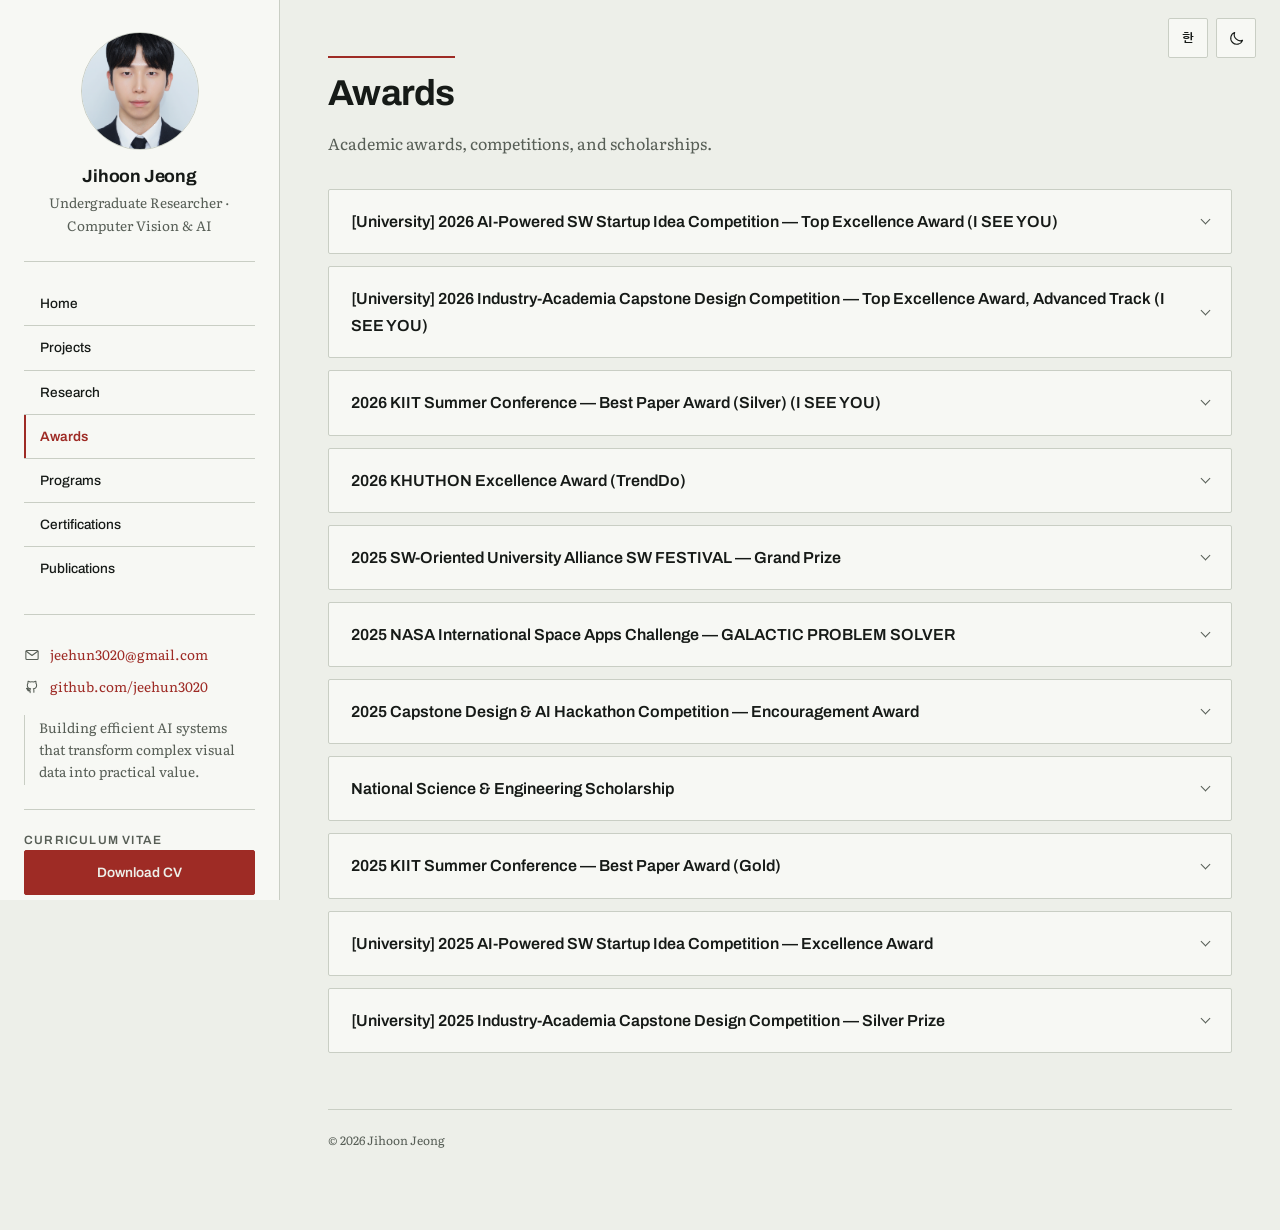
==== commit 3e99116a: "Add 2026 award certificates and details from them Certificates for the AI-Powered SW Startup Idea Co" ====
--- a/awards.html
+++ b/awards.html
@@ -110,42 +110,45 @@
       <details class="award reveal">
         <summary data-ko="[교내] 2026학년도 AI-Powered SW상상기업 경진대회 최우수상 (I SEE YOU)"> [University] 2026 AI-Powered SW Startup Idea Competition — Top Excellence Award (I SEE YOU)</summary>
         <div class="body">
-          <p class="meta" data-ko="&lt;b&gt;경기대학교&lt;/b&gt; · 2026년 10월 2일"><b>Kyonggi University</b> · Oct. 2, 2026</p>
+          <p class="meta" data-ko="&lt;b&gt;경기대학교 소프트웨어중심대학사업단&lt;/b&gt; · 2026년 10월 2일"><b>Kyonggi University SW-Oriented University Project</b> · Oct. 2, 2026</p>
           <p style="margin:0 0 10px;" data-ko="&lt;i&gt;I SEE YOU: 멀티모달 AI 기반 콘텐츠 신뢰성 검증 플랫폼.&lt;/i&gt; 대표로 최종 발표를 맡았습니다."><i>I SEE YOU: a multimodal AI platform for verifying content trustworthiness.</i> I presented as team lead.</p>
           <span style="display:inline-flex; align-items:center; padding:6px 0 6px 12px; border-left:2px solid var(--accent); color:var(--accent); font-family:Archivo,'Gothic A1',sans-serif; font-size:0.75rem; font-weight:700; letter-spacing:0.1em; text-transform:uppercase;" data-ko="최우수상">Top Excellence Award</span>
           <p style="margin:14px 0 0;" data-ko="&lt;a href=&quot;projects.html&quot; style=&quot;color:var(--accent); font-weight:600;&quot;&gt;→ I SEE YOU 프로젝트 자세히 보기&lt;/a&gt;"><a href="projects.html" style="color:var(--accent); font-weight:600;">→ See the I SEE YOU project in detail</a></p>
-        </div>
-      </details>
-
-      <details class="award reveal">
-        <summary data-ko="[교내] 2026학년도 산학협력 캡스톤디자인 경진대회 최우수상 (I SEE YOU)"> [University] 2026 Industry-Academia Capstone Design Competition — Top Excellence Award (I SEE YOU)</summary>
-        <div class="body">
-          <p class="meta" data-ko="&lt;b&gt;경기대학교&lt;/b&gt; · 2026년 7월 3일"><b>Kyonggi University</b> · Jul. 3, 2026</p>
+          <img src="assets/awards/isy_ssg_2026.jpg" alt="Certificate: 2026 AI-Powered SW Startup Idea Competition, Top Excellence Award" loading="lazy" style="max-width:360px; margin-top:14px;" />
+        </div>
+      </details>
+
+      <details class="award reveal">
+        <summary data-ko="[교내] 2026학년도 산학협력 캡스톤디자인 경진대회 최우수상 · 심화 부문 (I SEE YOU)"> [University] 2026 Industry-Academia Capstone Design Competition — Top Excellence Award, Advanced Track (I SEE YOU)</summary>
+        <div class="body">
+          <p class="meta" data-ko="&lt;b&gt;경기대학교 SW중심대학사업단&lt;/b&gt; · 2026년 7월 3일 · 심화 부문"><b>Kyonggi University SW-Oriented University Project</b> · Jul. 3, 2026 · Advanced track</p>
           <p style="margin:0 0 10px;" data-ko="&lt;i&gt;I SEE YOU의 바탕이 된 멀티모달 콘텐츠 검증 시스템. 2026 한국정보기술학회에서도 우수논문상(은상)을 받았습니다.&lt;/i&gt;"><i>The multimodal content-verification system behind I SEE YOU, also published at KIIT 2026 (Best Paper, Silver).</i></p>
           <span style="display:inline-flex; align-items:center; padding:6px 0 6px 12px; border-left:2px solid var(--accent); color:var(--accent); font-family:Archivo,'Gothic A1',sans-serif; font-size:0.75rem; font-weight:700; letter-spacing:0.1em; text-transform:uppercase;" data-ko="최우수상">Top Excellence Award</span>
           <p style="margin:14px 0 0;" data-ko="&lt;a href=&quot;projects.html&quot; style=&quot;color:var(--accent); font-weight:600;&quot;&gt;→ I SEE YOU 프로젝트 자세히 보기&lt;/a&gt;"><a href="projects.html" style="color:var(--accent); font-weight:600;">→ See the I SEE YOU project in detail</a></p>
+          <img src="assets/awards/isy_capstone_2026.jpg" alt="Certificate: 2026 Industry-Academia Capstone Design Competition, Top Excellence Award (Advanced track)" loading="lazy" style="max-width:360px; margin-top:14px;" />
         </div>
       </details>
 
       <details class="award reveal">
         <summary data-ko="2026 한국정보기술학회 하계 종합학술대회 우수논문상(은상) (I SEE YOU)"> 2026 KIIT Summer Conference — Best Paper Award (Silver) (I SEE YOU)</summary>
         <div class="body">
-          <p class="meta" data-ko="&lt;b&gt;한국정보기술학회, 대한민국&lt;/b&gt; · 2026"><b>Korea Institute of Information Technology, Korea</b> · 2026</p>
+          <p class="meta" data-ko="&lt;b&gt;한국정보기술학회, 대한민국&lt;/b&gt; · 2026년 6월 6일 · 대학생 논문경진대회"><b>Korea Institute of Information Technology, Korea</b> · Jun. 6, 2026 · Undergraduate Paper Competition</p>
           <p style="margin:0 0 10px;" data-ko="&lt;i&gt;「멀티모달 AI 정합성 기반 콘텐츠 검증 시스템」 — I SEE YOU 프로젝트를 논문으로 정리했습니다. 제1저자.&lt;/i&gt;"><i>“Content Verification System Based on Multimodal AI Consistency” — the I SEE YOU system written up as a paper. First author.</i></p>
           <span style="display:inline-flex; align-items:center; padding:6px 0 6px 12px; border-left:2px solid var(--accent); color:var(--accent); font-family:Archivo,'Gothic A1',sans-serif; font-size:0.75rem; font-weight:700; letter-spacing:0.1em; text-transform:uppercase;" data-ko="우수논문상 (은상)">Best Paper Award (Silver)</span>
           <p style="margin:14px 0 0;" data-ko="&lt;a href=&quot;projects.html&quot; style=&quot;color:var(--accent); font-weight:600;&quot;&gt;→ I SEE YOU 프로젝트&lt;/a&gt; &amp;nbsp;·&amp;nbsp; &lt;a href=&quot;publications.html&quot; style=&quot;color:var(--accent); font-weight:600;&quot;&gt;→ 논문 보기&lt;/a&gt;"><a href="projects.html" style="color:var(--accent); font-weight:600;">→ The I SEE YOU project</a> &nbsp;·&nbsp; <a href="publications.html" style="color:var(--accent); font-weight:600;">→ The paper</a></p>
+          <img src="assets/awards/kiit_best_paper_2026.jpg" alt="Certificate: 2026 KIIT Best Paper Award, Silver" loading="lazy" style="max-width:360px; margin-top:14px;" />
         </div>
       </details>
 
       <details class="award reveal">
         <summary data-ko="2026 KHUTHON 우수상 (TrendDo)"> 2026 KHUTHON Excellence Award (TrendDo)</summary>
         <div class="body">
-          <p class="meta" data-ko="&lt;b&gt;경희대학교 KHUTHON 2026&lt;/b&gt; · 2026년 5월"><b>Kyung Hee University KHUTHON 2026</b> · May 2026</p>
-          <p style="margin:0 0 10px;" data-ko="&lt;i&gt;TrendDo: 보는 유행을, 함께 해보는 문화로 — AI 문화 순환 플랫폼.&lt;br/&gt;4인 팀 프로젝트 (김시은 · 윤정아 · &lt;b style=&quot;color:var(--text);&quot;&gt;정지훈&lt;/b&gt; · 한수민)&lt;/i&gt;"><i>TrendDo: from trends you watch to culture you live — an AI culture-circulation platform.<br/>
-          4-person team project (Sieun Kim · Jeongah Yoon · <b style="color:var(--text);">Jihoon Jeong</b> · Sumin Han)</i></p>
+          <p class="meta" data-ko="&lt;b&gt;AI·SW 해커톤 khuthon 2026&lt;/b&gt; (경기대·경희대·단국대·아주대 공동) · 2026년 5월 9일"><b>AI·SW Hackathon khuthon 2026</b> (Kyonggi, Kyung Hee, Dankook &amp; Ajou Universities) · May 9, 2026</p>
+          <p style="margin:0 0 10px;" data-ko="&lt;i&gt;TrendDo: 보는 유행을, 함께 해보는 문화로 — AI 문화 순환 플랫폼.&lt;br/&gt;팀 AI-Powered Rangers, 4인 (김시은 · 윤정아 · &lt;b style=&quot;color:var(--text);&quot;&gt;정지훈&lt;/b&gt; · 한수민)&lt;/i&gt;"><i>TrendDo: from trends you watch to culture you live — an AI culture-circulation platform.<br/>
+          Team AI-Powered Rangers, four members (Sieun Kim · Jeongah Yoon · <b style="color:var(--text);">Jihoon Jeong</b> · Sumin Han)</i></p>
           <span style="display:inline-flex; align-items:center; padding:6px 0 6px 12px; border-left:2px solid var(--accent); color:var(--accent); font-family:Archivo,'Gothic A1',sans-serif; font-size:0.75rem; font-weight:700; letter-spacing:0.1em; text-transform:uppercase;" data-ko="우수상">Excellence Award</span>
-          <p style="margin:14px 0 0; color:var(--text-muted); font-size:0.88rem;" data-ko="상장은 전달 예정이며, 받는 대로 이미지를 올리겠습니다.">The certificate is pending delivery; the image will be added once received.</p>
           <p style="margin:8px 0 0;" data-ko="&lt;a href=&quot;projects.html&quot; style=&quot;color:var(--accent); font-weight:600;&quot;&gt;→ TrendDo 프로젝트 자세히 보기&lt;/a&gt;"><a href="projects.html" style="color:var(--accent); font-weight:600;">→ See the TrendDo project in detail</a></p>
+          <img src="assets/awards/khuthon_2026.jpg" alt="Certificate: khuthon 2026 Excellence Award" loading="lazy" style="max-width:360px; margin-top:14px;" />
         </div>
       </details>
 
